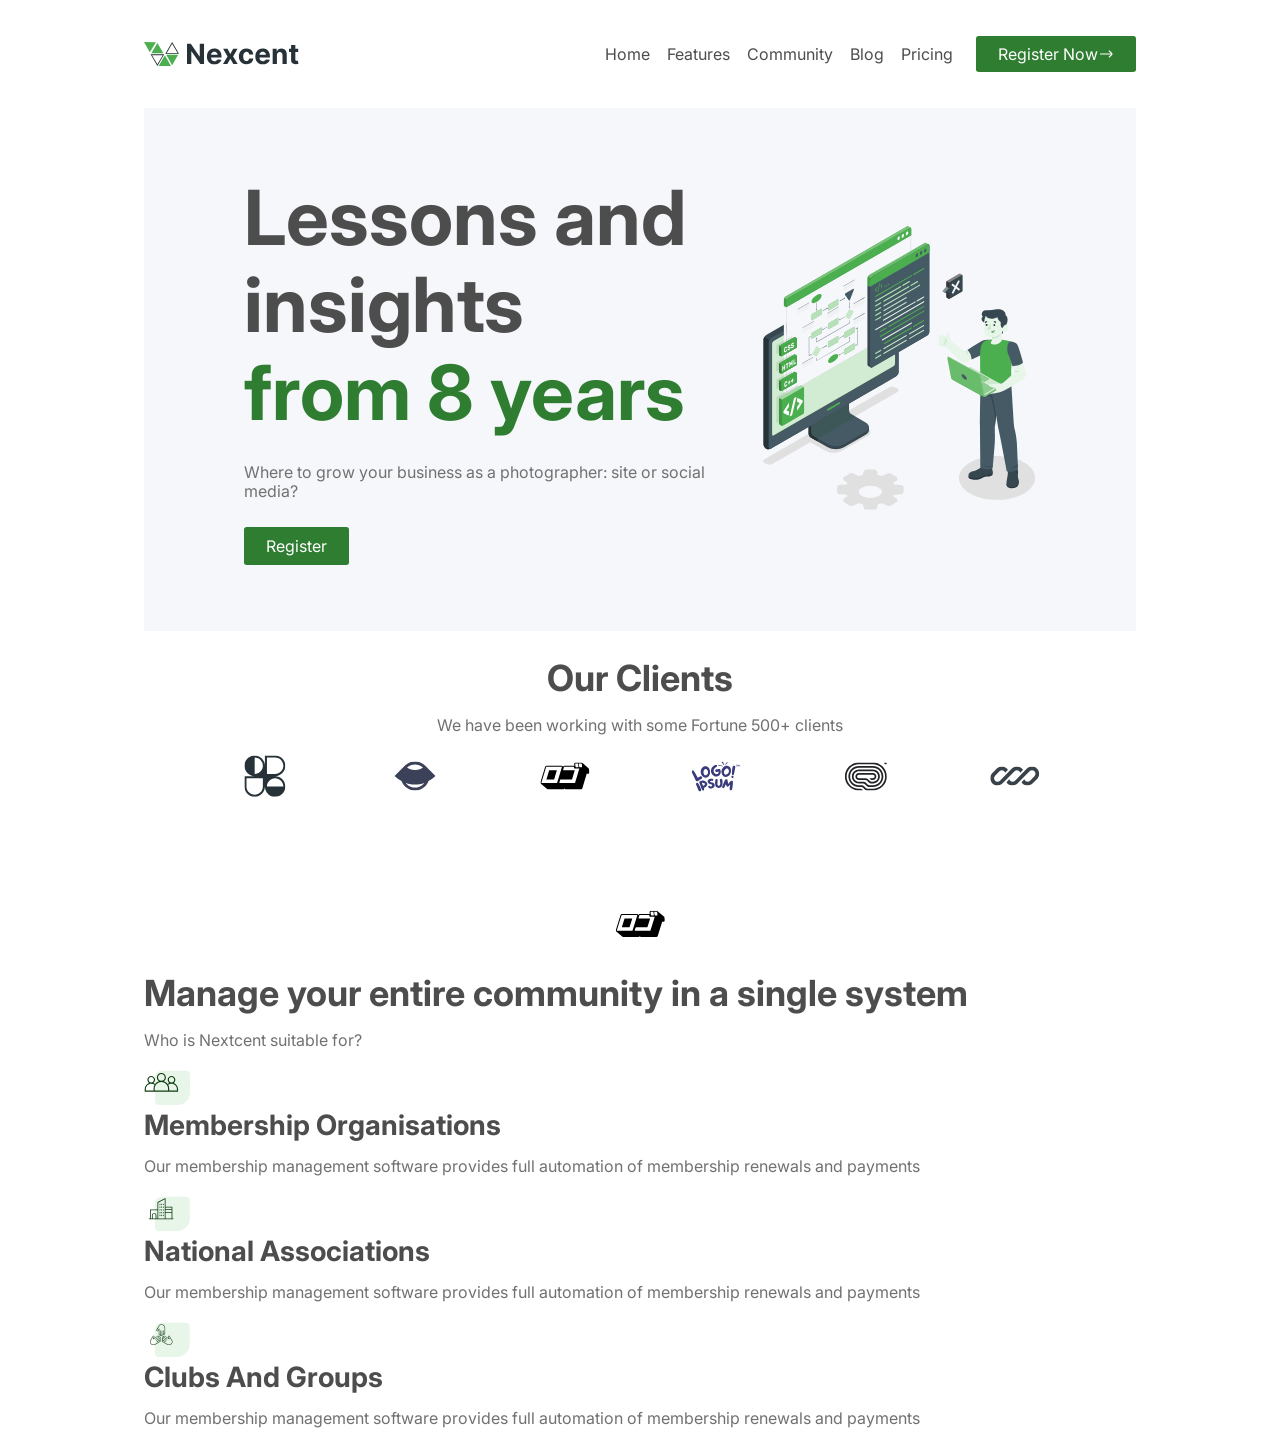
==== index.html @ 31e59f67 "clients" ====
<!DOCTYPE html>
<html lang="en">
  <head>
    <meta charset="UTF-8" />
    <meta name="viewport" content="width=device-width, initial-scale=1.0" />

    <!-- Fonts -->
    <!-- [INTER] -->
    <link rel="preconnect" href="https://fonts.googleapis.com" />
    <link rel="preconnect" href="https://fonts.gstatic.com" crossorigin />
    <link
      href="https://fonts.googleapis.com/css2?family=Inter:ital,opsz,wght@0,14..32,100..900;1,14..32,100..900&display=swap"
      rel="stylesheet"
    />

    <!-- CSS -->
    <link rel="stylesheet" href="./assets/styles/main.css" />
    <title>Nexcent</title>

    <!--  ICON -->
    <link rel="icon" href="./assets/media/icon/Icon.svg" />
  </head>

  <body>
    <!-- **** Header area *****  -->
    <header class="main-header">
      <a herf="#" class="logo main-header">
        <img src="./assets/media/img/Logo.svg" alt="Logo" />
      </a>

      <nav class="main-nav">
        <ul>
          <li><a href="#home">Home</a></li>
          <li><a href="#features">Features</a></li>
          <li><a href="#community">Community</a></li>
          <li><a href="#blog">Blog</a></li>
          <li><a href="#pricing">Pricing</a></li>
        </ul>
      </nav>

      <a herf="#" class="btn main-header">
        Register Now
        <div class="btn__icon-arrow">
          <svg
            width="16"
            height="16"
            viewBox="0 0 16 16"
            fill="none"
            xmlns="http://www.w3.org/2000/svg"
          >
            <path
              d="M11.2502 11.0002L13.7199 8.53045C14.0129 8.23755 14.0129 7.76266 13.7199 7.46976L11.2502 5.00003M13.5003 8.00011L2.5 8.00011"
              stroke="#ffffff"
              stroke-width="1.1"
              stroke-linecap="round"
            />
          </svg>
        </div>
      </a>
    </header>

    <!-- HERO IMAGE -->
    <main>
      <section class="hero">
        <div class="hero__content">
          <h1>
            Lessons and insights
            <h1>
              <span class="hero__content_primary_color">from 8 years</span>
            </h1>
          </h1>

          <p>
            Where to grow your business as a photographer: site or social media?
          </p>

          <a href="#" class="btn hero__content">Register</a>
        </div>

        <div class="image hero__content">
          <img
            src="./assets/media/img/Illustration.svg"
            alt="Hero Illustration"
          />
        </div>
      </section>

      <!-- CLIENTS -->
      <section class="clients">
        <div class="clients__content">
          <h3 class="clients__title">Our Clients</h3>
          <p class="clients__description">We have been working with some Fortune 500+ clients</p>

          <div class="clients-logos">
            <img
              class="clients-logo"
              src="./assets/media/icon/clients_logos/Logo.svg"
            />
            <img
              class="clients-logo"
              src="./assets/media/icon/clients_logos/Logo-1.svg"
            />
            <img
              class="clients-logo"
              src="./assets/media/icon/clients_logos/Logo-2.svg"
            />
            <img
              class="clients-logo"
              src="./assets/media/icon/clients_logos/Logo-3.svg"
            />
            <img
              class="clients-logo"
              src="./assets/media/icon/clients_logos/Logo-4.svg"
            />
            <img
              class="clients-logo"
              src="./assets/media/icon/clients_logos/Logo-5.svg"
            />
            <img
              class="clients-logo"
              src="./assets/media/icon/clients_logos/Logo-6.svg"
            />
          </div>
        </div>
      </section>

      <!-- Community -->
      <section calss="community">
        <div class="community__content"></div>
        <h3>Manage your entire community in a single system</h3>
        <p>Who is Nextcent suitable for?</p>

        <!-- Member -->
        <div class="membership">
          <div class="image community__content-membership">
          <img
            src="./assets/media/icon/community_logos/Icon.svg"
            alt="membership"
          />
          <h4>Membership Organisations</h4>
          <p>
            Our membership management software provides full automation of
            membership renewals and payments
          </p>
        </div>

        <!-- National -->
        <div class="national">
          <div class="image community__content-national">
          <img
            src="./assets/media/icon/community_logos/Icon-1.svg"
            alt="national"
          />
          <h4>National Associations</h4>
          <p>
            Our membership management software provides full automation of membership renewals and payments
          </p>
        </div>

        <!-- clubs -->
        <div class="clubs">
          <div class="image community__content-clubs">
          <img
            src="./assets/media/icon/community_logos/Icon-2.svg"
            alt="clubs"
          />
          <h4>Clubs And Groups</h4>
          <p>
            Our membership management software provides full automation of membership renewals and payments
          </p>
        </div>

      </section>
    </main>
  </body>
</html>
---- assets/styles/main.css ----
@import url('./modules/normalize.css');
@import url('./modules/fonts.css');
@import url('./modules/colors.css');
@import url('./modules/buttons.css');

/* Headre */
@import url('./sections/header.css');

/* Hero */
@import url('./sections/hero_section.css');

/* Clients */
@import url('./sections/clients.css');



/* * {
  box-sizing: border-box;
} */

@layer base {

  :root {
    /* Layaut */

    --body-layout-max-width: 1632px;
    --body--inline-padding: 144px;

  }


    html {
      font-family: var(--font-family-primary);
    }


    body  {
      background-color: var(--color-bg);
      max-width: var(--body-layout-max-width);
      padding-inline: var(--body--inline-padding);
      margin-inline: auto;
    }

    


    
    
    .conteiner {
      /* padding: 100px; */
      margin: 0 124px;
    }
    
    /* HOME */


    

  
}
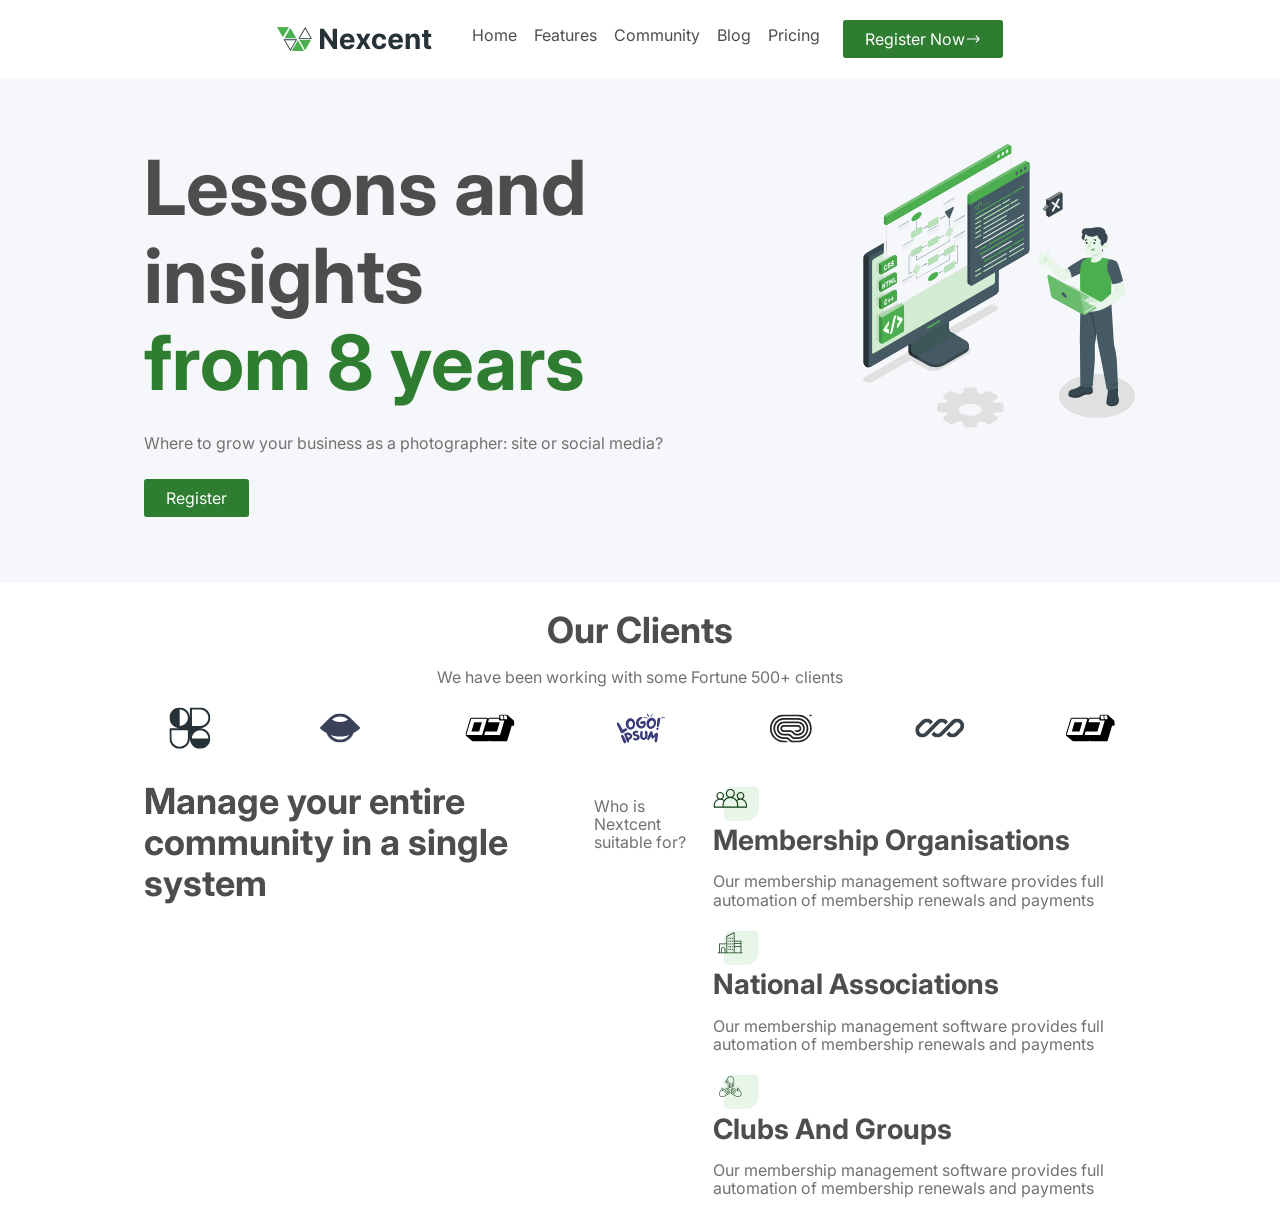
==== commit d769b798: "add backup" ====
--- a/index.html
+++ b/index.html
@@ -24,65 +24,71 @@
   <body>
     <!-- **** Header area *****  -->
     <header class="main-header">
-      <a herf="#" class="logo main-header">
-        <img src="./assets/media/img/Logo.svg" alt="Logo" />
-      </a>
+      <div class="container">
 
-      <nav class="main-nav">
-        <ul>
-          <li><a href="#home">Home</a></li>
-          <li><a href="#features">Features</a></li>
-          <li><a href="#community">Community</a></li>
-          <li><a href="#blog">Blog</a></li>
-          <li><a href="#pricing">Pricing</a></li>
-        </ul>
-      </nav>
+        <a href="#" class="logo main-header">
+          <img src="./assets/media/img/Logo.svg" alt="Nexcent Logo" />
+        </a>
 
-      <a herf="#" class="btn main-header">
-        Register Now
-        <div class="btn__icon-arrow">
-          <svg
-            width="16"
-            height="16"
-            viewBox="0 0 16 16"
-            fill="none"
-            xmlns="http://www.w3.org/2000/svg"
-          >
-            <path
-              d="M11.2502 11.0002L13.7199 8.53045C14.0129 8.23755 14.0129 7.76266 13.7199 7.46976L11.2502 5.00003M13.5003 8.00011L2.5 8.00011"
-              stroke="#ffffff"
-              stroke-width="1.1"
-              stroke-linecap="round"
-            />
-          </svg>
-        </div>
-      </a>
+        <nav class="main-nav">
+          <ul>
+            <li><a href="#home">Home</a></li>
+            <li><a href="#features">Features</a></li>
+            <li><a href="#community">Community</a></li>
+            <li><a href="#blog">Blog</a></li>
+            <li><a href="#pricing">Pricing</a></li>
+          </ul>
+        </nav>
+
+        <a href="#" class="btn main-header">
+          Register Now
+          <div class="btn__icon-arrow">
+            <svg
+              width="16"
+              height="16"
+              viewBox="0 0 16 16"
+              fill="none"
+              xmlns="http://www.w3.org/2000/svg"
+            >
+              <path
+                d="M11.2502 11.0002L13.7199 8.53045C14.0129 8.23755 14.0129 7.76266 13.7199 7.46976L11.2502 5.00003M13.5003 8.00011L2.5 8.00011"
+                stroke="#ffffff"
+                stroke-width="1.1"
+                stroke-linecap="round"
+              />
+            </svg>
+          </div>
+        </a>
+
+      </div>
     </header>
 
-    <!-- HERO IMAGE -->
     <main>
+      <!-- HERO IMAGE -->
       <section class="hero">
-        <div class="hero__content">
-          <h1>
-            Lessons and insights
+        <div class="container">
+            <div class="hero__content">
             <h1>
-              <span class="hero__content_primary_color">from 8 years</span>
+              Lessons and insights
+              <h1>
+                <span class="hero__content_primary_color">from 8 years</span>
+              </h1>
             </h1>
-          </h1>
 
-          <p>
-            Where to grow your business as a photographer: site or social media?
-          </p>
+            <p>
+              Where to grow your business as a photographer: site or social media?
+            </p>
 
-          <a href="#" class="btn hero__content">Register</a>
-        </div>
+            <a href="#" class="btn hero__content">Register</a>
+          </div>
 
-        <div class="image hero__content">
-          <img
-            src="./assets/media/img/Illustration.svg"
-            alt="Hero Illustration"
-          />
-        </div>
+          <div class="image hero__content">
+            <img
+              src="./assets/media/img/Illustration.svg"
+              alt="Hero Illustration"
+            />
+          </div>
+        </div>        
       </section>
 
       <!-- CLIENTS -->
@@ -126,50 +132,52 @@
 
       <!-- Community -->
       <section calss="community">
-        <div class="community__content"></div>
-        <h3>Manage your entire community in a single system</h3>
-        <p>Who is Nextcent suitable for?</p>
+        <div class="container">
+          <h3>Manage your entire community in a single system</h3>
+          <p>Who is Nextcent suitable for?</p>
+          <div class="community__content">
+            <!-- Member -->
+            <div class="membership">
+              <div class="image community__content-membership">
+              <img
+                src="./assets/media/icon/community_logos/Icon.svg"
+                alt="membership"
+              />
+              <h4>Membership Organisations</h4>
+              <p>
+                Our membership management software provides full automation of
+                membership renewals and payments
+              </p>
+            </div>
 
-        <!-- Member -->
-        <div class="membership">
-          <div class="image community__content-membership">
-          <img
-            src="./assets/media/icon/community_logos/Icon.svg"
-            alt="membership"
-          />
-          <h4>Membership Organisations</h4>
-          <p>
-            Our membership management software provides full automation of
-            membership renewals and payments
-          </p>
+            <!-- National -->
+            <div class="national">
+              <div class="image community__content-national">
+              <img
+                src="./assets/media/icon/community_logos/Icon-1.svg"
+                alt="national"
+              />
+              <h4>National Associations</h4>
+              <p>
+                Our membership management software provides full automation of membership renewals and payments
+              </p>
+            </div>
+
+            <!-- clubs -->
+            <div class="clubs">
+              <div class="image community__content-clubs">
+              <img
+                src="./assets/media/icon/community_logos/Icon-2.svg"
+                alt="clubs"
+              />
+              <h4>Clubs And Groups</h4>
+              <p>
+                Our membership management software provides full automation of membership renewals and payments
+              </p>
+            </div>
+          </div>
+          
         </div>
-
-        <!-- National -->
-        <div class="national">
-          <div class="image community__content-national">
-          <img
-            src="./assets/media/icon/community_logos/Icon-1.svg"
-            alt="national"
-          />
-          <h4>National Associations</h4>
-          <p>
-            Our membership management software provides full automation of membership renewals and payments
-          </p>
-        </div>
-
-        <!-- clubs -->
-        <div class="clubs">
-          <div class="image community__content-clubs">
-          <img
-            src="./assets/media/icon/community_logos/Icon-2.svg"
-            alt="clubs"
-          />
-          <h4>Clubs And Groups</h4>
-          <p>
-            Our membership management software provides full automation of membership renewals and payments
-          </p>
-        </div>
-
       </section>
     </main>
   </body>
--- a/assets/styles/main.css
+++ b/assets/styles/main.css
@@ -12,7 +12,8 @@
 /* Clients */
 @import url('./sections/clients.css');
 
-
+/* Comunity */
+@import url('./sections/comunity.css');
 
 /* * {
   box-sizing: border-box;
@@ -26,29 +27,33 @@
     --body-layout-max-width: 1632px;
     --body--inline-padding: 144px;
 
-  }
+    }
 
+  
 
     html {
       font-family: var(--font-family-primary);
     }
 
 
+
     body  {
-      background-color: var(--color-bg);
-      max-width: var(--body-layout-max-width);
-      padding-inline: var(--body--inline-padding);
-      margin-inline: auto;
+      background-color: var(--color-bg);      
     }
 
     
 
+    .container {
+      --body-layout-max-width: 1632px;
+      --body--inline-padding: 144px;
 
-    
-    
-    .conteiner {
-      /* padding: 100px; */
-      margin: 0 124px;
+      display: flex;
+      max-width: var(--body-layout-max-width);
+      padding-inline: var(--body--inline-padding);
+      margin: 0 auto;
+      /* width: 100%; */
+
+
     }
     
     /* HOME */
@@ -57,4 +62,4 @@
     
 
   
-}+}
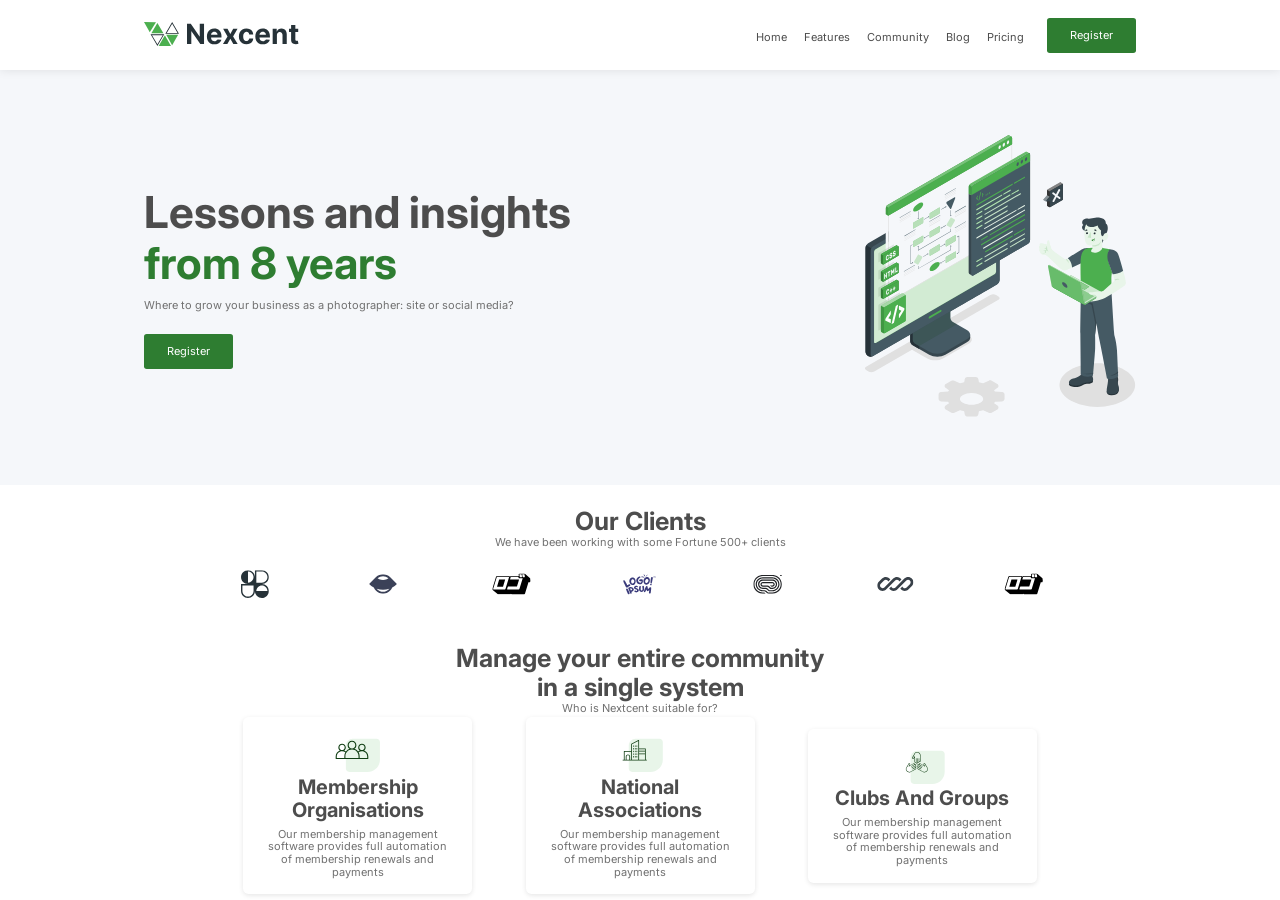
==== commit b3b785ab: "community" ====
--- a/index.html
+++ b/index.html
@@ -22,161 +22,129 @@
   </head>
 
   <body>
-    <!-- **** Header area *****  -->
-    <header class="main-header">
-      <div class="container">
+    <!-- Header -->
 
-        <a href="#" class="logo main-header">
-          <img src="./assets/media/img/Logo.svg" alt="Nexcent Logo" />
-        </a>
+    <header class="container main-header">
+      <div class="main-header__logo-img">
+        <img src="./assets/media/img/Logo.svg" alt="Nexcent" />
+      </div>
 
-        <nav class="main-nav">
-          <ul>
-            <li><a href="#home">Home</a></li>
-            <li><a href="#features">Features</a></li>
-            <li><a href="#community">Community</a></li>
-            <li><a href="#blog">Blog</a></li>
-            <li><a href="#pricing">Pricing</a></li>
-          </ul>
-        </nav>
+      <nav class="main-header__nav">
+        <ul>
+          <li><a href="#home">Home</a></li>
+          <li><a href="#features">Features</a></li>
+          <li><a href="#community">Community</a></li>
+          <li><a href="#blog">Blog</a></li>
+          <li><a href="#pricing">Pricing</a></li>
+        </ul>
+      </nav>
 
-        <a href="#" class="btn main-header">
-          Register Now
-          <div class="btn__icon-arrow">
-            <svg
-              width="16"
-              height="16"
-              viewBox="0 0 16 16"
-              fill="none"
-              xmlns="http://www.w3.org/2000/svg"
-            >
-              <path
-                d="M11.2502 11.0002L13.7199 8.53045C14.0129 8.23755 14.0129 7.76266 13.7199 7.46976L11.2502 5.00003M13.5003 8.00011L2.5 8.00011"
-                stroke="#ffffff"
-                stroke-width="1.1"
-                stroke-linecap="round"
-              />
-            </svg>
-          </div>
-        </a>
-
-      </div>
+      <a href="#" class="btn">Register</a>
     </header>
 
+    <!-- Hero -->
     <main>
-      <!-- HERO IMAGE -->
       <section class="hero">
-        <div class="container">
-            <div class="hero__content">
-            <h1>
+        <div class="container hero-container">
+          <div class="hero-container__content">
+            <h2>
               Lessons and insights
-              <h1>
-                <span class="hero__content_primary_color">from 8 years</span>
-              </h1>
-            </h1>
-
+              <span class="hero-content__primary_color">from 8 years</span>
+            </h2>
             <p>
-              Where to grow your business as a photographer: site or social media?
+              Where to grow your business as a photographer: site or social
+              media?
             </p>
 
-            <a href="#" class="btn hero__content">Register</a>
+            <a href="#" class="btn">Register</a>
           </div>
-
-          <div class="image hero__content">
+          <div class="image">
             <img
               src="./assets/media/img/Illustration.svg"
               alt="Hero Illustration"
             />
           </div>
-        </div>        
+        </div>
       </section>
 
-      <!-- CLIENTS -->
-      <section class="clients">
-        <div class="clients__content">
-          <h3 class="clients__title">Our Clients</h3>
-          <p class="clients__description">We have been working with some Fortune 500+ clients</p>
-
-          <div class="clients-logos">
+      <!-- Clents -->
+      <section class="container section clients">
+        <div class="clients-content">
+          <div class="clients-content__text">
+            <h3>Our Clients</h3>
+            <p>We have been working with some Fortune 500+ clients</p>
+          </div>
+          <div class="image-clients-logos">
             <img
-              class="clients-logo"
-              src="./assets/media/icon/clients_logos/Logo.svg"
-            />
-            <img
-              class="clients-logo"
-              src="./assets/media/icon/clients_logos/Logo-1.svg"
-            />
-            <img
-              class="clients-logo"
-              src="./assets/media/icon/clients_logos/Logo-2.svg"
-            />
-            <img
-              class="clients-logo"
-              src="./assets/media/icon/clients_logos/Logo-3.svg"
-            />
-            <img
-              class="clients-logo"
-              src="./assets/media/icon/clients_logos/Logo-4.svg"
-            />
-            <img
-              class="clients-logo"
-              src="./assets/media/icon/clients_logos/Logo-5.svg"
-            />
-            <img
-              class="clients-logo"
-              src="./assets/media/icon/clients_logos/Logo-6.svg"
+              src="./assets/media/icon/Clients-logos.svg"
+              alt="clients-logos"
             />
           </div>
         </div>
       </section>
 
       <!-- Community -->
-      <section calss="community">
-        <div class="container">
-          <h3>Manage your entire community in a single system</h3>
-          <p>Who is Nextcent suitable for?</p>
-          <div class="community__content">
-            <!-- Member -->
-            <div class="membership">
-              <div class="image community__content-membership">
-              <img
-                src="./assets/media/icon/community_logos/Icon.svg"
-                alt="membership"
-              />
-              <h4>Membership Organisations</h4>
-              <p>
-                Our membership management software provides full automation of
-                membership renewals and payments
-              </p>
+      <section class="container section comunity">
+        <div class="comunity-content">
+          <div class="comunity-content__text">
+            <h3>Manage your entire community in a single system</h3>
+            <p>Who is Nextcent suitable for?</p>
+          </div>
+          <div class="frames">
+            <!-- Membership Organisations -->
+
+            <div class="frame membership-organisations">
+              <div class="member">
+                <img
+                  src="./assets/media/icon/community_logos/Icon.svg"
+                  alt="membership-organisations"
+                />
+
+                <h4>Membership Organisations</h4>
+              </div>
+              <div class="description">
+                <p>
+                  Our membership management software provides full automation of
+                  membership renewals and payments
+                </p>
+              </div>
             </div>
 
-            <!-- National -->
-            <div class="national">
-              <div class="image community__content-national">
-              <img
-                src="./assets/media/icon/community_logos/Icon-1.svg"
-                alt="national"
-              />
-              <h4>National Associations</h4>
-              <p>
-                Our membership management software provides full automation of membership renewals and payments
-              </p>
+            <!-- National Associations -->
+            <div class="frame national-associations">
+              <div class="member">
+                <img
+                  src="./assets/media/icon/community_logos/Icon-1.svg"
+                  alt="National Associations"
+                />
+                <h4>National Associations</h4>
+              </div>
+              <div class="description">
+                <p>
+                  Our membership management software provides full automation of
+                  membership renewals and payments
+                </p>
+              </div>
             </div>
 
-            <!-- clubs -->
-            <div class="clubs">
-              <div class="image community__content-clubs">
-              <img
-                src="./assets/media/icon/community_logos/Icon-2.svg"
-                alt="clubs"
-              />
-              <h4>Clubs And Groups</h4>
-              <p>
-                Our membership management software provides full automation of membership renewals and payments
-              </p>
+            <!-- Clubs And Groups -->
+            <div class="frame clubs-and-groups">
+              <div class="member">
+                <img
+                  src="./assets/media/icon/community_logos/Icon-2.svg"
+                  alt="Clubs And Groups"
+                />
+                <h4>Clubs And Groups</h4>
+              </div>
+              <div class="description">
+                <p>
+                  Our membership management software provides full automation of
+                  membership renewals and payments
+                </p>
+              </div>
             </div>
+            <!-- end frame -->
           </div>
-          
         </div>
       </section>
     </main>
--- a/assets/styles/main.css
+++ b/assets/styles/main.css
@@ -51,15 +51,16 @@
       max-width: var(--body-layout-max-width);
       padding-inline: var(--body--inline-padding);
       margin: 0 auto;
-      /* width: 100%; */
+    }
 
 
+
+    .section {
+      margin-top: 22px;
+      flex-direction: column;
+
+      /* background-color: #000; */
+
     }
-    
-    /* HOME */
 
-
-    
-
-  
 }
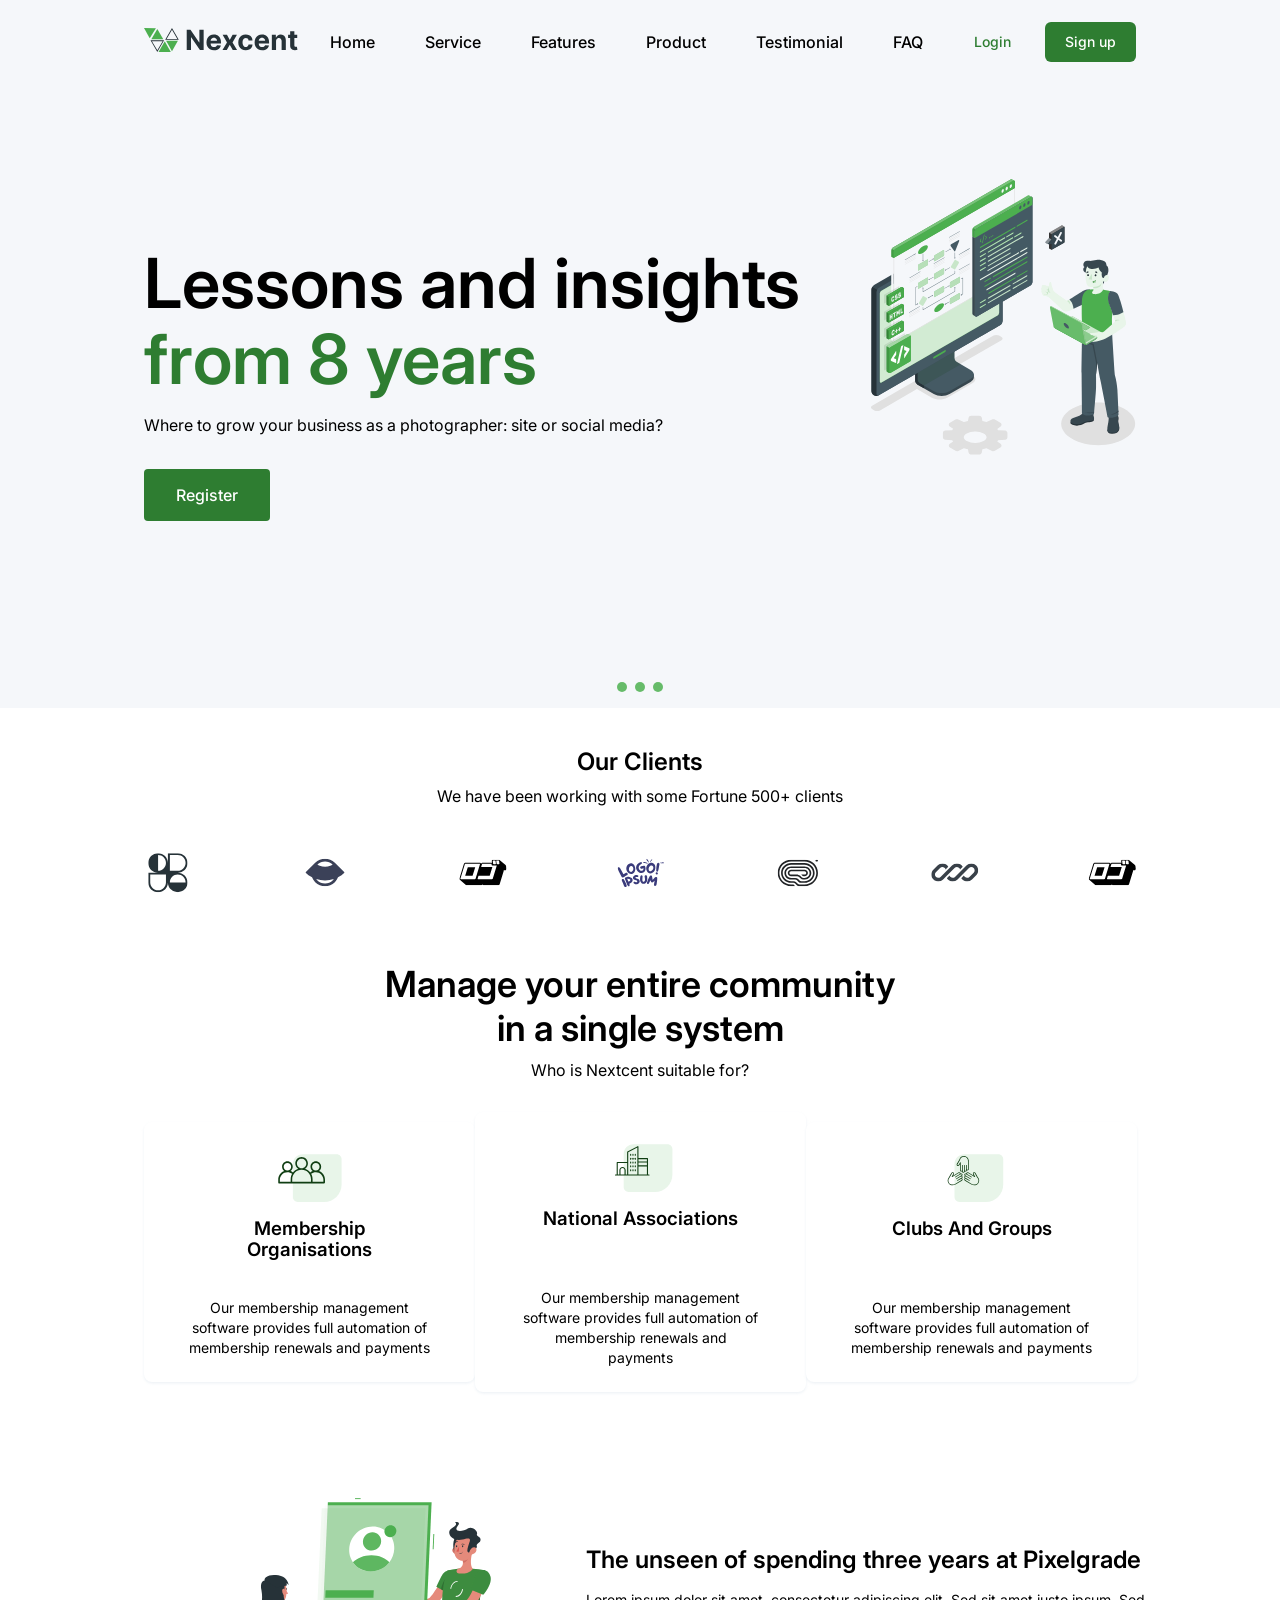
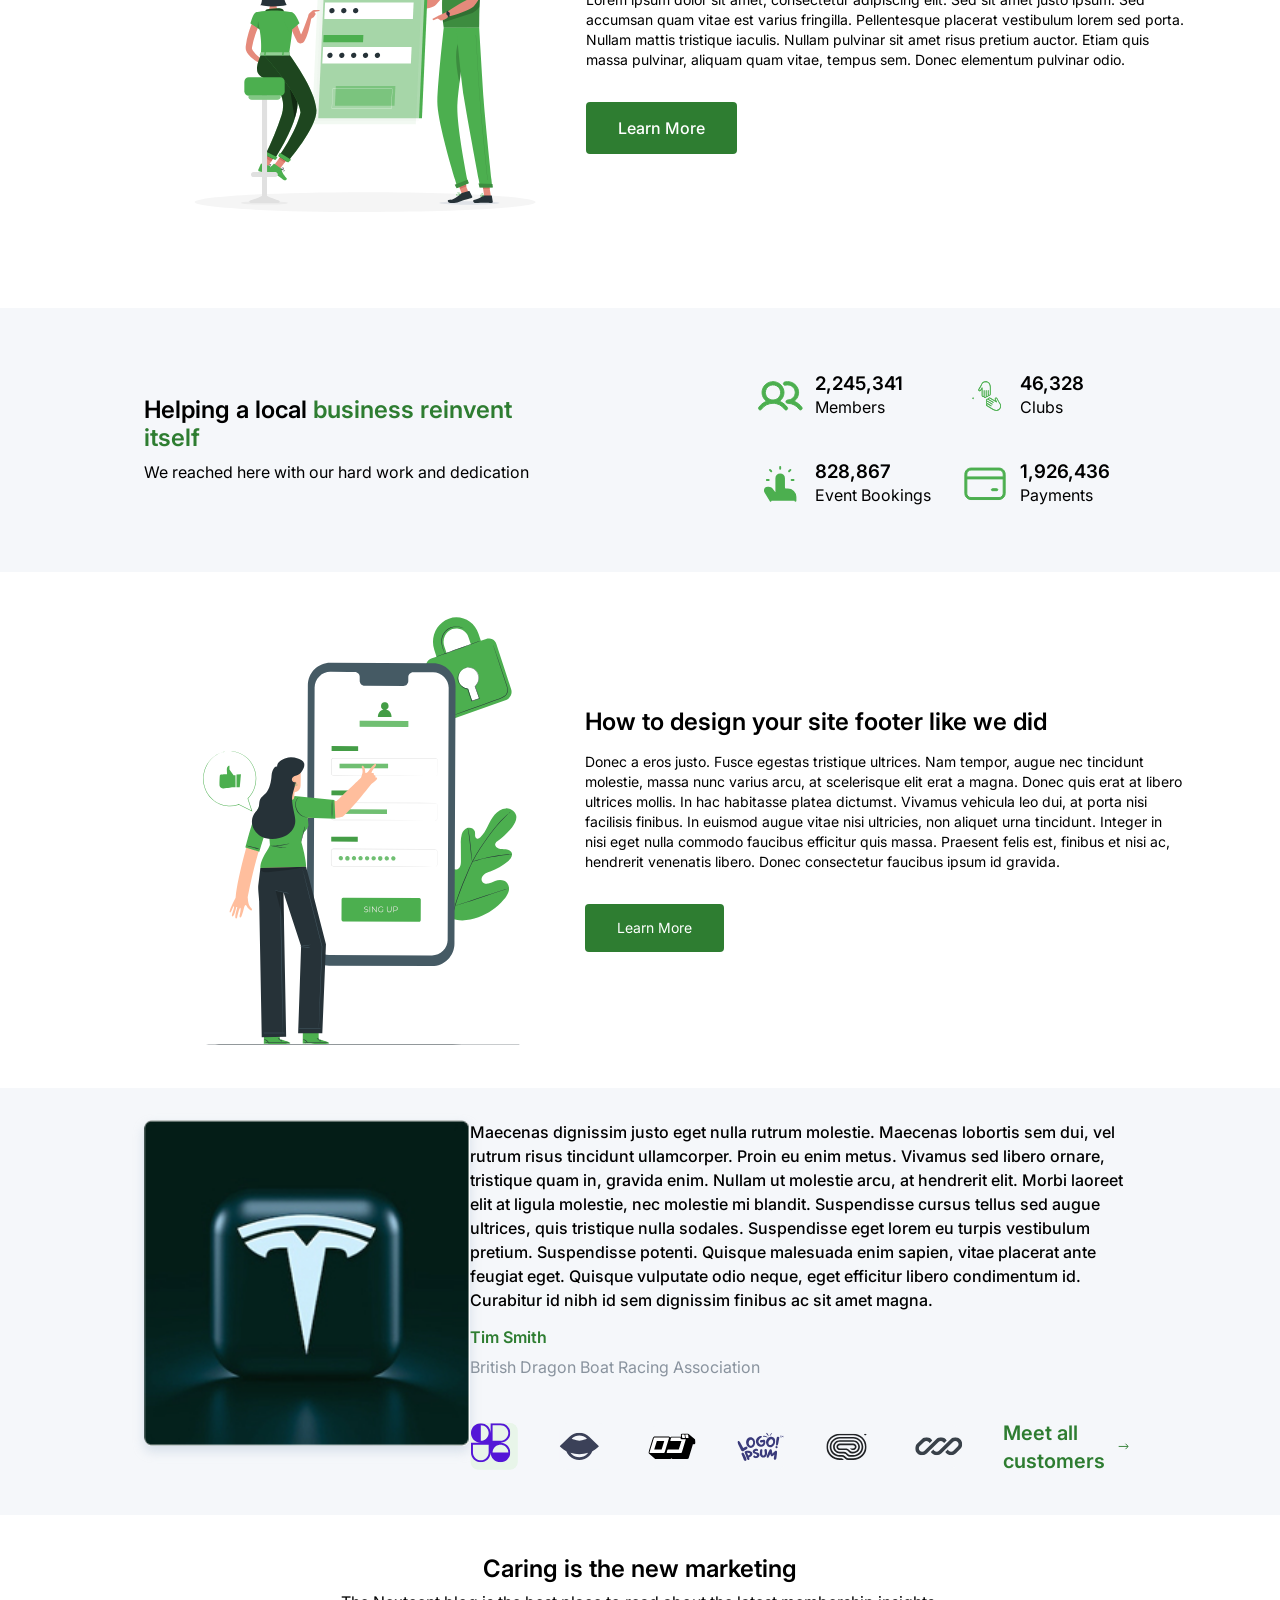
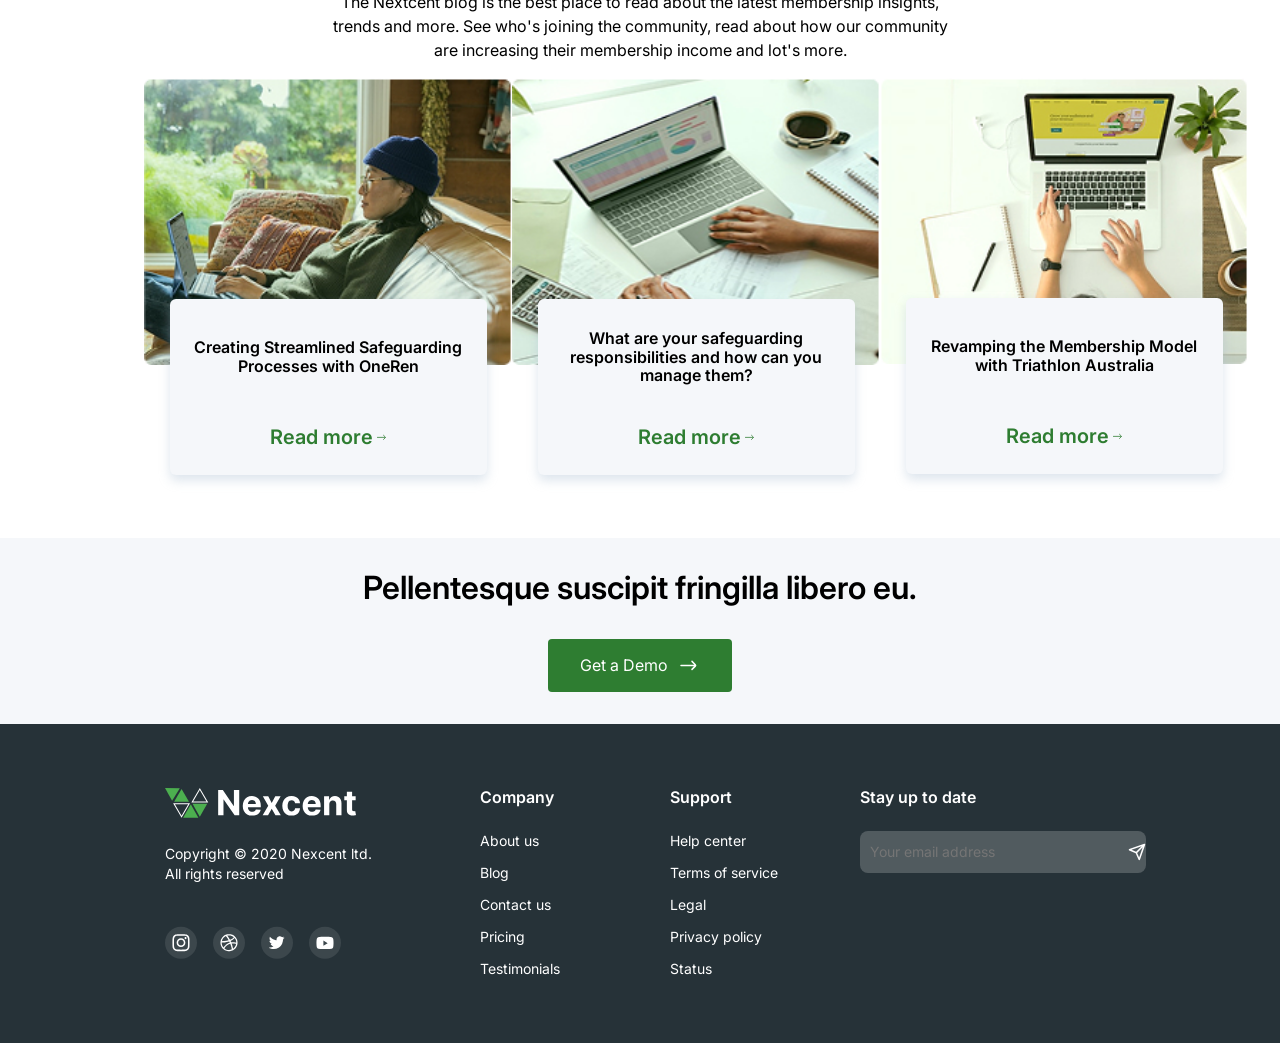
==== commit 2a054350: "update" ====
--- a/index.html
+++ b/index.html
@@ -24,39 +24,61 @@
   <body>
     <!-- Header -->
 
-    <header class="container main-header">
-      <div class="main-header__logo-img">
-        <img src="./assets/media/img/Logo.svg" alt="Nexcent" />
+    <header class="container header">
+      <div class="header__logo">
+        <a href="/"
+          ><img
+            src="./assets/media/img/Logo-black.svg"
+            alt="Nexcent"
+            class="header__logo-img"
+        /></a>
       </div>
 
-      <nav class="main-header__nav">
-        <ul>
-          <li><a href="#home">Home</a></li>
-          <li><a href="#features">Features</a></li>
-          <li><a href="#community">Community</a></li>
-          <li><a href="#blog">Blog</a></li>
-          <li><a href="#pricing">Pricing</a></li>
+      <nav class="header__nav">
+        <ul class="header__nav-list bd-rg-md-2">
+          <li class="header__nav-item">
+            <a href="#home" class="header__nav-link">Home</a>
+          </li>
+          <li class="header__nav-item">
+            <a href="#Service" class="header__nav-link">Service</a>
+          </li>
+          <li class="header__nav-item">
+            <a href="#features" class="header__nav-link">Features</a>
+          </li>
+          <li class="header__nav-item">
+            <a href="#product" class="header__nav-link">Product</a>
+          </li>
+          <li class="header__nav-item">
+            <a href="#testimonial" class="header__nav-link">Testimonial</a>
+          </li>
+          <li class="header__nav-item">
+            <a href="#FAQ" class="header__nav-link">FAQ</a>
+          </li>
         </ul>
       </nav>
 
-      <a href="#" class="btn">Register</a>
+      <div class="header__login bd-rg-md-3">
+        <a href="#" class="btn btn--login">Login</a>
+        <a href="#" class="btn btn--signup">Sign up</a>
+      </div>
     </header>
 
-    <!-- Hero -->
     <main>
-      <section class="hero">
-        <div class="container hero-container">
+      <!-- Hero -->
+      <section class="container hero">
+        <div class="hero-container">
           <div class="hero-container__content">
-            <h2>
-              Lessons and insights
-              <span class="hero-content__primary_color">from 8 years</span>
-            </h2>
-            <p>
-              Where to grow your business as a photographer: site or social
-              media?
-            </p>
-
-            <a href="#" class="btn">Register</a>
+            <div class="hero-container__content-text">
+              <h1 class="h1">
+                Lessons and insights
+                <span class="primary-color">from 8 years</span>
+              </h1>
+              <p class="bd-rg-2">
+                Where to grow your business as a photographer: site or social
+                media?
+              </p>
+            </div>
+            <a href="#" class="btn btn--register bd-rg-md-2">Register</a>
           </div>
           <div class="image">
             <img
@@ -65,88 +87,563 @@
             />
           </div>
         </div>
+        <!-- Dots -->
+        <div class="hero__dots">
+          <span class="dot"></span>
+          <span class="dot"></span>
+          <span class="dot"></span>
+        </div>
       </section>
 
       <!-- Clents -->
-      <section class="container section clients">
+      <section class="container clients">
         <div class="clients-content">
           <div class="clients-content__text">
-            <h3>Our Clients</h3>
-            <p>We have been working with some Fortune 500+ clients</p>
-          </div>
-          <div class="image-clients-logos">
-            <img
-              src="./assets/media/icon/Clients-logos.svg"
-              alt="clients-logos"
+            <h2>Our Clients</h2>
+            <p class="bd-rg-2">
+              We have been working with some Fortune 500+ clients
+            </p>
+          </div>
+          <div class="clients-content__logos">
+            <img
+              src="/assets/media/icon/clients_logos/Logo.svg"
+              class="clients-content__img"
+              alt=""
+            />
+            <img
+              src="/assets/media/icon/clients_logos/Logo-1.svg"
+              class="clients-content__img"
+              alt=""
+            />
+            <img
+              src="/assets/media/icon/clients_logos/Logo-2.svg"
+              class="clients-content__img"
+              alt=""
+            />
+            <img
+              src="/assets/media/icon/clients_logos/Logo-3.svg"
+              class="clients-content__img"
+              alt=""
+            />
+            <img
+              src="/assets/media/icon/clients_logos/Logo-4.svg"
+              class="clients-content__img"
+              alt=""
+            />
+            <img
+              src="/assets/media/icon/clients_logos/Logo-5.svg"
+              class="clients-content__img"
+              alt=""
+            />
+            <img
+              src="/assets/media/icon/clients_logos/Logo-6.svg"
+              class="clients-content__img"
+              alt=""
             />
           </div>
         </div>
       </section>
 
       <!-- Community -->
-      <section class="container section comunity">
-        <div class="comunity-content">
-          <div class="comunity-content__text">
-            <h3>Manage your entire community in a single system</h3>
-            <p>Who is Nextcent suitable for?</p>
-          </div>
-          <div class="frames">
-            <!-- Membership Organisations -->
-
-            <div class="frame membership-organisations">
-              <div class="member">
-                <img
-                  src="./assets/media/icon/community_logos/Icon.svg"
-                  alt="membership-organisations"
-                />
-
-                <h4>Membership Organisations</h4>
-              </div>
-              <div class="description">
-                <p>
-                  Our membership management software provides full automation of
-                  membership renewals and payments
+      <section class="container community">
+        <div class="community__text">
+          <div class="community__text-header">
+            <h2 class="h2">Manage your entire community in a single system</h2>
+            <p class="bd-rg-2">Who is Nextcent suitable for?</p>
+          </div>
+        </div>
+
+        <div class="frames">
+          <!-- Membership Organisations -->
+
+          <div class="frame">
+            <div class="member">
+              <img
+                src="./assets/media/icon/community_logos/Icon.svg"
+                alt="membership-organisations"
+                class="member__img"
+              />
+
+              <h3 class="member__header">Membership Organisations</h3>
+            </div>
+            <div class="member__description">
+              <p class="bd-rg-3">
+                Our membership management software provides full automation of
+                membership renewals and payments
+              </p>
+            </div>
+          </div>
+
+          <!-- National Associations -->
+          <div class="frame">
+            <div class="member">
+              <img
+                src="./assets/media/icon/community_logos/Icon-1.svg"
+                alt="National Associations"
+                class="member__img"
+              />
+              <h3 class="member__header">National Associations</h3>
+            </div>
+            <div class="member__description center">
+              <p class="bd-rg-3">
+                Our membership management software provides full automation of
+                membership renewals and payments
+              </p>
+            </div>
+          </div>
+
+          <!-- Clubs And Groups -->
+          <div class="frame">
+            <div class="member">
+              <img
+                src="./assets/media/icon/community_logos/Icon-2.svg"
+                alt="Clubs And Groups"
+                class="member__img"
+              />
+              <h3 class="member__header">Clubs And Groups</h3>
+            </div>
+            <div class="member__description">
+              <p class="bd-rg-3">
+                Our membership management software provides full automation of
+                membership renewals and payments
+              </p>
+            </div>
+          </div>
+          <!-- end frame -->
+        </div>
+      </section>
+
+      <!-- Body -->
+      <section class="container unlock">
+        <div class="unlock-img">
+          <img
+            src="/assets/media/img/mobile-login-rafiki.svg"
+            alt="The unseen of spending three years at Pixelgrade"
+          />
+        </div>
+
+        <div class="unlock__frame">
+          <div class="unlock__frame-text">
+            <h2>The unseen of spending three years at Pixelgrade</h2>
+            <p class="bd-rg-3">
+              Lorem ipsum dolor sit amet, consectetur adipiscing elit. Sed sit
+              amet justo ipsum. Sed accumsan quam vitae est varius fringilla.
+              Pellentesque placerat vestibulum lorem sed porta. Nullam mattis
+              tristique iaculis. Nullam pulvinar sit amet risus pretium auctor.
+              Etiam quis massa pulvinar, aliquam quam vitae, tempus sem. Donec
+              elementum pulvinar odio.
+            </p>
+          </div>
+          <a href="" class="btn btn--learn-more bd-rg-md-2">Learn More</a>
+        </div>
+      </section>
+
+      <!-- Achievements -->
+      <section class="container achievements">
+        <div class="container achievements-container">
+          <div class="achievements-text">
+            <div class="achievements-text__heading">
+              <h2>
+                Helping a local
+                <span class="primary-color">business reinvent itself</span>
+              </h2>
+            </div>
+
+            <p class="bd-rg-2">
+              We reached here with our hard work and dedication
+            </p>
+          </div>
+
+          <!-- counts -->
+          <div class="counts">
+            <div class="count-item">
+              <img
+                src="./assets/media/icon/achivmets/Members.svg"
+                alt="members"
+                class="count-item__img"
+              />
+              <div>
+                <h3>2,245,341</h3>
+                <p class="bd-rg-2">Members</p>
+              </div>
+            </div>
+
+            <div class="count-item">
+              <img
+                src="./assets/media/icon/achivmets/Clubs.svg"
+                alt="clubs"
+                class="count-item__img"
+              />
+              <div>
+                <h3>46,328</h3>
+                <p class="bd-rg-2">Clubs</p>
+              </div>
+            </div>
+
+            <div class="count-item">
+              <img
+                src="./assets/media/icon/achivmets/Event.svg"
+                alt="event booking"
+                class="count-item__img"
+              />
+              <div>
+                <h3>828,867</h3>
+                <p class="bd-rg-2">Event Bookings</p>
+              </div>
+            </div>
+
+            <div class="count-item">
+              <img
+                src="./assets/media/icon/achivmets/Payments.svg"
+                alt="payments"
+                class="count-item__img"
+              />
+              <div>
+                <h3>1,926,436</h3>
+                <p class="bd-rg-2">Payments</p>
+              </div>
+            </div>
+          </div>
+        </div>
+      </section>
+
+      <!-- Calender -->
+      <section class="container calender">
+        <div class="calender-img">
+          <img
+            src="/assets/media/img/pana.svg"
+            alt="The unseen of spending three years at Pixelgrade"
+          />
+        </div>
+
+        <div class="calender__frame">
+          <div class="calender__frame-text">
+            <h2>How to design your site footer like we did</h2>
+            <p class="bd-rg-3">
+              Donec a eros justo. Fusce egestas tristique ultrices. Nam tempor,
+              augue nec tincidunt molestie, massa nunc varius arcu, at
+              scelerisque elit erat a magna. Donec quis erat at libero ultrices
+              mollis. In hac habitasse platea dictumst. Vivamus vehicula leo
+              dui, at porta nisi facilisis finibus. In euismod augue vitae nisi
+              ultricies, non aliquet urna tincidunt. Integer in nisi eget nulla
+              commodo faucibus efficitur quis massa. Praesent felis est, finibus
+              et nisi ac, hendrerit venenatis libero. Donec consectetur faucibus
+              ipsum id gravida.
+            </p>
+          </div>
+          <!-- <div class="btn">Learn More</div> -->
+          <a href="" class="btn btn--learn-more bd-rg-3">Learn More</a>
+        </div>
+      </section>
+
+      <!-- Customers -->
+      <section class="container customers">
+        <div class="container customers-container">
+          <div class="customer-image">
+            <img src="/assets/media/img/customers.jpg" alt="customers" />
+          </div>
+
+          <div class="frame-content">
+            <div class="customers-content">
+              <p class="bd-rg-md-2">
+                Maecenas dignissim justo eget nulla rutrum molestie. Maecenas
+                lobortis sem dui, vel rutrum risus tincidunt ullamcorper. Proin
+                eu enim metus. Vivamus sed libero ornare, tristique quam in,
+                gravida enim. Nullam ut molestie arcu, at hendrerit elit. Morbi
+                laoreet elit at ligula molestie, nec molestie mi blandit.
+                Suspendisse cursus tellus sed augue ultrices, quis tristique
+                nulla sodales. Suspendisse eget lorem eu turpis vestibulum
+                pretium. Suspendisse potenti. Quisque malesuada enim sapien,
+                vitae placerat ante feugiat eget. Quisque vulputate odio neque,
+                eget efficitur libero condimentum id. Curabitur id nibh id sem
+                dignissim finibus ac sit amet magna.
+              </p>
+              <div class="customers-info">
+                <h4><span class="primary-color">Tim Smith</span></h4>
+                <p class="customer-role bd-rg-2">
+                  British Dragon Boat Racing Association
                 </p>
               </div>
             </div>
-
-            <!-- National Associations -->
-            <div class="frame national-associations">
-              <div class="member">
-                <img
-                  src="./assets/media/icon/community_logos/Icon-1.svg"
-                  alt="National Associations"
-                />
-                <h4>National Associations</h4>
-              </div>
-              <div class="description">
-                <p>
-                  Our membership management software provides full automation of
-                  membership renewals and payments
-                </p>
-              </div>
-            </div>
-
-            <!-- Clubs And Groups -->
-            <div class="frame clubs-and-groups">
-              <div class="member">
-                <img
-                  src="./assets/media/icon/community_logos/Icon-2.svg"
-                  alt="Clubs And Groups"
-                />
-                <h4>Clubs And Groups</h4>
-              </div>
-              <div class="description">
-                <p>
-                  Our membership management software provides full automation of
-                  membership renewals and payments
-                </p>
-              </div>
-            </div>
-            <!-- end frame -->
+            <div class="customer-logos">
+              <div class="logos-grid">
+                <img src="/assets/media/icon/customers/Logo.svg" alt="" />
+                <img src="/assets/media/icon/customers/Logo-1.svg" alt="" />
+                <img src="/assets/media/icon/customers/Logo-2.svg" alt="" />
+                <img src="/assets/media/icon/customers/Logo-3.svg" alt="" />
+                <img src="/assets/media/icon/customers/Logo-4.svg" alt="" />
+                <img src="/assets/media/icon/customers/Logo-5.svg" alt="" />
+              </div>
+              <a href="#" class="btn btn--tertiary h4"
+                >Meet all customers
+                <svg
+                  width="24"
+                  height="25"
+                  viewBox="0 0 24 25"
+                  fill="none"
+                  xmlns="http://www.w3.org/2000/svg"
+                >
+                  <path
+                    d="M16 16.399L19.2929 13.1062C19.6834 12.7156 19.6834 12.0825 19.2929 11.6919L16 8.39905M19 12.399L5 12.399"
+                    stroke="currentColor"
+                    stroke-width="1.5"
+                    stroke-linecap="round"
+                  />
+                </svg>
+              </a>
+            </div>
+          </div>
+        </div>
+      </section>
+
+      <!-- Community Updates -->
+      <section class="container community-updates">
+        <!-- Text -->
+        <div class="community-updates__text">
+          <h2>Caring is the new marketing</h2>
+          <p class="bd-rg-2">
+            The Nextcent blog is the best place to read about the latest
+            membership insights, trends and more. See who's joining the
+            community, read about how our community are increasing their
+            membership income and lot's more.​
+          </p>
+        </div>
+
+        <!-- Frames -->
+        <div class="community-updates__frames">
+          <!-- Frame 1 -->
+          <div class="community-updates__frame">
+            <img
+              src="/assets/media/img/community-updates/image_1.jpg"
+              alt=""
+              class="community-updates__frame-img"
+            />
+
+            <!-- Contenet -->
+            <div class="community-updates__frame-content">
+              <div class="community-updates__frame-content__text">
+                <h4>Creating Streamlined Safeguarding Processes with OneRen</h4>
+              </div>
+
+              <a href="" class="btn btn--tertiary h4">
+                Read more
+                <svg
+                  class="community-updates__btn-icon"
+                  width="12"
+                  height="12"
+                  viewBox="0 0 12 12"
+                  fill="none"
+                  xmlns="http://www.w3.org/2000/svg"
+                >
+                  <path
+                    d="M8.52582 8.4707L10.2449 6.7516C10.4488 6.54772 10.4488 6.21716 10.2449 6.01328L8.52582 4.29418M10.092 6.38244L2.43506 6.38244"
+                    stroke="currentColor"
+                    stroke-width="0.765676"
+                    stroke-linecap="round"
+                  />
+                </svg>
+              </a>
+            </div>
+          </div>
+
+          <!-- Frame 2 -->
+          <div class="community-updates__frame">
+            <img
+              src="/assets/media/img/community-updates/image_2.jpg"
+              alt=""
+              class="community-updates__frame-img"
+            />
+
+            <!-- Contenet -->
+            <div class="community-updates__frame-content">
+              <div class="community-updates__frame-content__text">
+                <h4>
+                  What are your safeguarding responsibilities and how can you
+                  manage them?
+                </h4>
+              </div>
+
+              <a href="" class="btn btn--tertiary h4">
+                Read more
+                <svg
+                  class="community-updates__btn-icon"
+                  width="12"
+                  height="12"
+                  viewBox="0 0 12 12"
+                  fill="none"
+                  xmlns="http://www.w3.org/2000/svg"
+                >
+                  <path
+                    d="M8.52582 8.4707L10.2449 6.7516C10.4488 6.54772 10.4488 6.21716 10.2449 6.01328L8.52582 4.29418M10.092 6.38244L2.43506 6.38244"
+                    stroke="currentColor"
+                    stroke-width="0.765676"
+                    stroke-linecap="round"
+                  />
+                </svg>
+              </a>
+            </div>
+          </div>
+
+          <!-- Frame 3 -->
+          <div class="community-updates__frame">
+            <img
+              src="/assets/media/img/community-updates/image_3.jpg"
+              alt=""
+              class="community-updates__frame-img"
+            />
+
+            <!-- Contenet -->
+            <div class="community-updates__frame-content">
+              <div class="community-updates__frame-content__text">
+                <h4>Revamping the Membership Model with Triathlon Australia</h4>
+              </div>
+              <a href="" class="btn btn--tertiary h4">
+                Read more
+                <svg
+                  class="community-updates__btn-icon"
+                  width="12"
+                  height="12"
+                  viewBox="0 0 12 12"
+                  fill="none"
+                  xmlns="http://www.w3.org/2000/svg"
+                >
+                  <path
+                    d="M8.52582 8.4707L10.2449 6.7516C10.4488 6.54772 10.4488 6.21716 10.2449 6.01328L8.52582 4.29418M10.092 6.38244L2.43506 6.38244"
+                    stroke="currentColor"
+                    stroke-width="0.765676"
+                    stroke-linecap="round"
+                  />
+                </svg>
+              </a>
+            </div>
           </div>
         </div>
       </section>
     </main>
+
+    <!-- Footer -->
+    <footer class="footer">
+      <div class="footer__frame">
+        <h1>Pellentesque suscipit fringilla libero eu.</h1>
+        <a href="" class="btn btn--demo"
+          >Get a Demo
+          <svg
+            width="24"
+            height="25"
+            viewBox="0 0 24 25"
+            fill="none"
+            xmlns="http://www.w3.org/2000/svg"
+          >
+            <path
+              d="M16 16.399L19.2929 13.1062C19.6834 12.7156 19.6834 12.0825 19.2929 11.6919L16 8.39905M19 12.399L5 12.399"
+              stroke="currentColor"
+              stroke-width="1.5"
+              stroke-linecap="round"
+            />
+          </svg>
+        </a>
+      </div>
+
+      <div class="footer-big">
+        <!-- Company info -->
+        <div class="company-info">
+          <!-- Logo -->
+          <div class="footer__logo">
+            <a href="/"
+              ><img
+                src="./assets/media/img/Logo-white.svg"
+                alt="Nexcent"
+                class="footer__logo-img"
+            /></a>
+          </div>
+
+          <!-- Copyright -->
+          <div class="copyright">
+            <p class="bd-rg-3">Copyright © 2020 Nexcent ltd.</p>
+            <p class="bd-rg-3">All rights reserved</p>
+          </div>
+
+          <!-- Social Links -->
+
+          <div class="social">
+            <ul class="social-links">
+              <li class="social-link__item">
+                <a href=""
+                  ><img
+                    class="social-link__item-img"
+                    src="/assets/media/icon/social-icons/Social Icons.svg"
+                    alt=""
+                /></a>
+              </li>
+              <li class="social-link__item">
+                <a href=""
+                  ><img
+                    class="social-link__item-img"
+                    src="/assets/media/icon/social-icons/Social Icons-1.svg"
+                    alt=""
+                /></a>
+              </li>
+              <li class="social-link__item">
+                <a href=""
+                  ><img
+                    class="social-link__item-img"
+                    src="/assets/media/icon/social-icons/Social Icons-2.svg"
+                    alt=""
+                /></a>
+              </li>
+              <li class="social-link__item">
+                <a href=""
+                  ><img
+                    class="social-link__item-img"
+                    src="/assets/media/icon/social-icons/Social Icons-3.svg"
+                    alt=""
+                /></a>
+              </li>
+            </ul>
+          </div>
+        </div>
+
+        <!-- Links -->
+        <div class="links">
+          <!-- 1 -->
+          <div class="links-column">
+            <h4>Company</h4>
+            <div class="links-column__items">
+              <a href="" class="bd-rg-3 link-item">About us</a>
+              <a href="" class="bd-rg-3 link-item">Blog</a>
+              <a href="" class="bd-rg-3 link-item">Contact us</a>
+              <a href="" class="bd-rg-3 link-item">Pricing</a>
+              <a href="" class="bd-rg-3 link-item">Testimonials</a>
+            </div>
+          </div>
+
+          <!-- 2 -->
+          <div class="links-column">
+            <h4>Support</h4>
+            <div class="links-column__items">
+              <a href="" class="bd-rg-3 link-item">Help center</a>
+              <a href="" class="bd-rg-3 link-item">Terms of service</a>
+              <a href="" class="bd-rg-3 link-item">Legal</a>
+              <a href="" class="bd-rg-3 link-item">Privacy policy</a>
+              <a href="" class="bd-rg-3 link-item">Status</a>
+            </div>
+          </div>
+
+          <!-- 3 -->
+
+          <div class="links-column__email">
+            <h4>Stay up to date</h4>
+            <div class="email-input">
+              <input
+                class="input-image"
+                id="user-email"
+                type="email"
+                placeholder="Your email address"
+              />
+            </div>
+          </div>
+        </div>
+      </div>
+    </footer>
   </body>
 </html>
--- a/assets/styles/main.css
+++ b/assets/styles/main.css
@@ -1,7 +1,11 @@
+/* Keyframe */
+@import  url('./modules/keyframes.css');
+
 @import url('./modules/normalize.css');
 @import url('./modules/fonts.css');
 @import url('./modules/colors.css');
 @import url('./modules/buttons.css');
+@import url('./modules/input.css');
 
 /* Headre */
 @import url('./sections/header.css');
@@ -14,22 +18,42 @@
 
 /* Comunity */
 @import url('./sections/comunity.css');
+@import url('./sections/unlock.css');
+@import url('./sections/achievements.css');
+@import url('./sections/calender.css');
+@import url('./sections/customers.css');
+@import url('./sections/community-updates.css');
+@import url('./sections/footer.css');
+
+
+/* Scale */
 
 /* * {
   box-sizing: border-box;
 } */
-
+ 
+* {
+    transition: all 0.3s;
+}
 @layer base {
-
   :root {
     /* Layaut */
 
-    --body-layout-max-width: 1632px;
+    --body-layout-max-width: 1440px;
+    /* --body--inline-padding: 144px; */
     --body--inline-padding: 144px;
+    
 
+
+
+    --pc-width: 1240px;
+    
     }
 
-  
+    img {
+      width: 100%;
+      height: auto;
+    }
 
     html {
       font-family: var(--font-family-primary);
@@ -38,29 +62,44 @@
 
 
     body  {
-      background-color: var(--color-bg);      
+      
+      max-width: var(--body-layout-max-width);
+
+      background-color: var(--color-bg);  
+      animation: fadeIn 1.3s;
+
+    }
+    
+    main {
+      display: flex;
+      flex-direction: column;
+      gap: 40px;
     }
 
-    
+    .container {
+      
 
-    .container {
-      --body-layout-max-width: 1632px;
-      --body--inline-padding: 144px;
+      /* display: flex; */
+      /* max-width: var(--body-layout-max-width); */
+      /* padding-inline: var(--body--inline-padding); */
+      /* margin: 0 0; */
 
-      display: flex;
-      max-width: var(--body-layout-max-width);
-      padding-inline: var(--body--inline-padding);
-      margin: 0 auto;
+      padding: 0 var(--body--inline-padding);
+
+      @media screen and (max-width: 993px) {
+          padding: 0 20px;
+        }
     }
 
 
 
-    .section {
-      margin-top: 22px;
-      flex-direction: column;
+    ul {
+      padding: 0;
+    }
 
-      /* background-color: #000; */
 
+    .primary-color {
+      color: var(--color-primary);
     }
 
 }
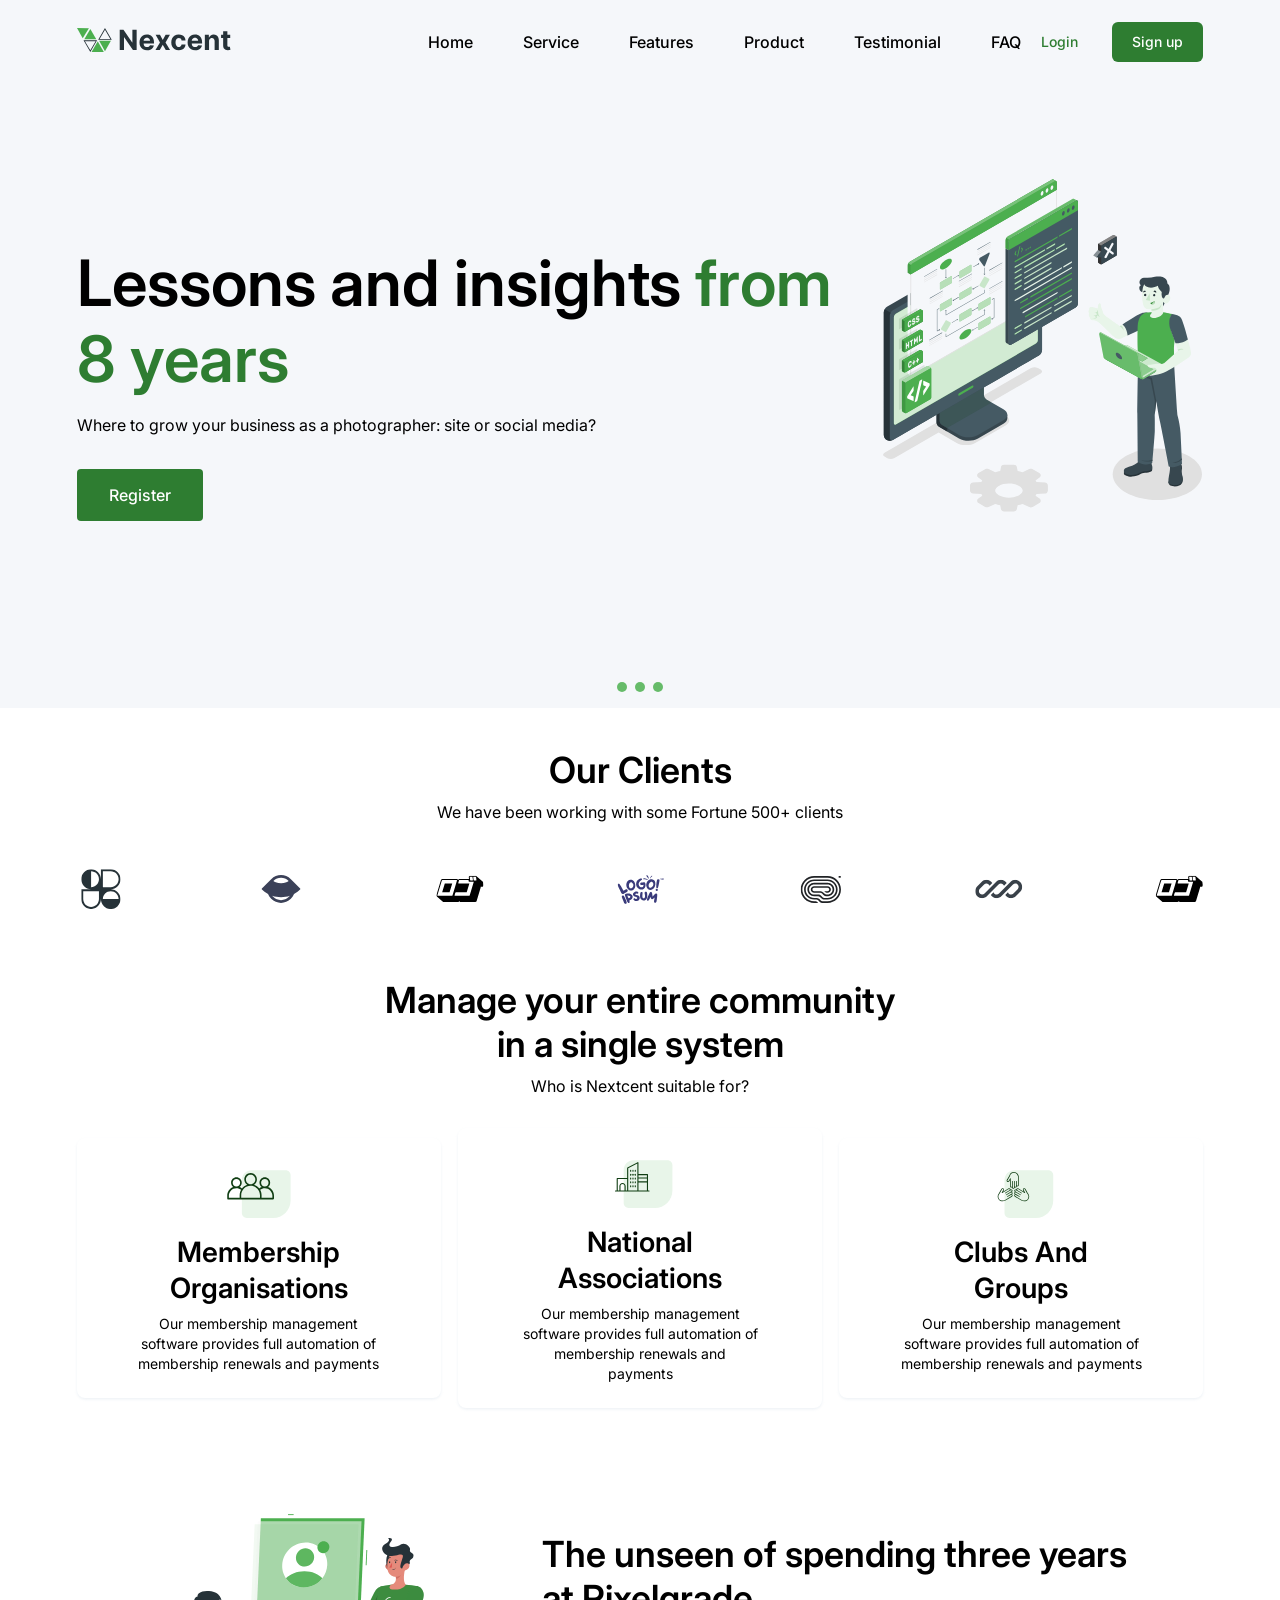
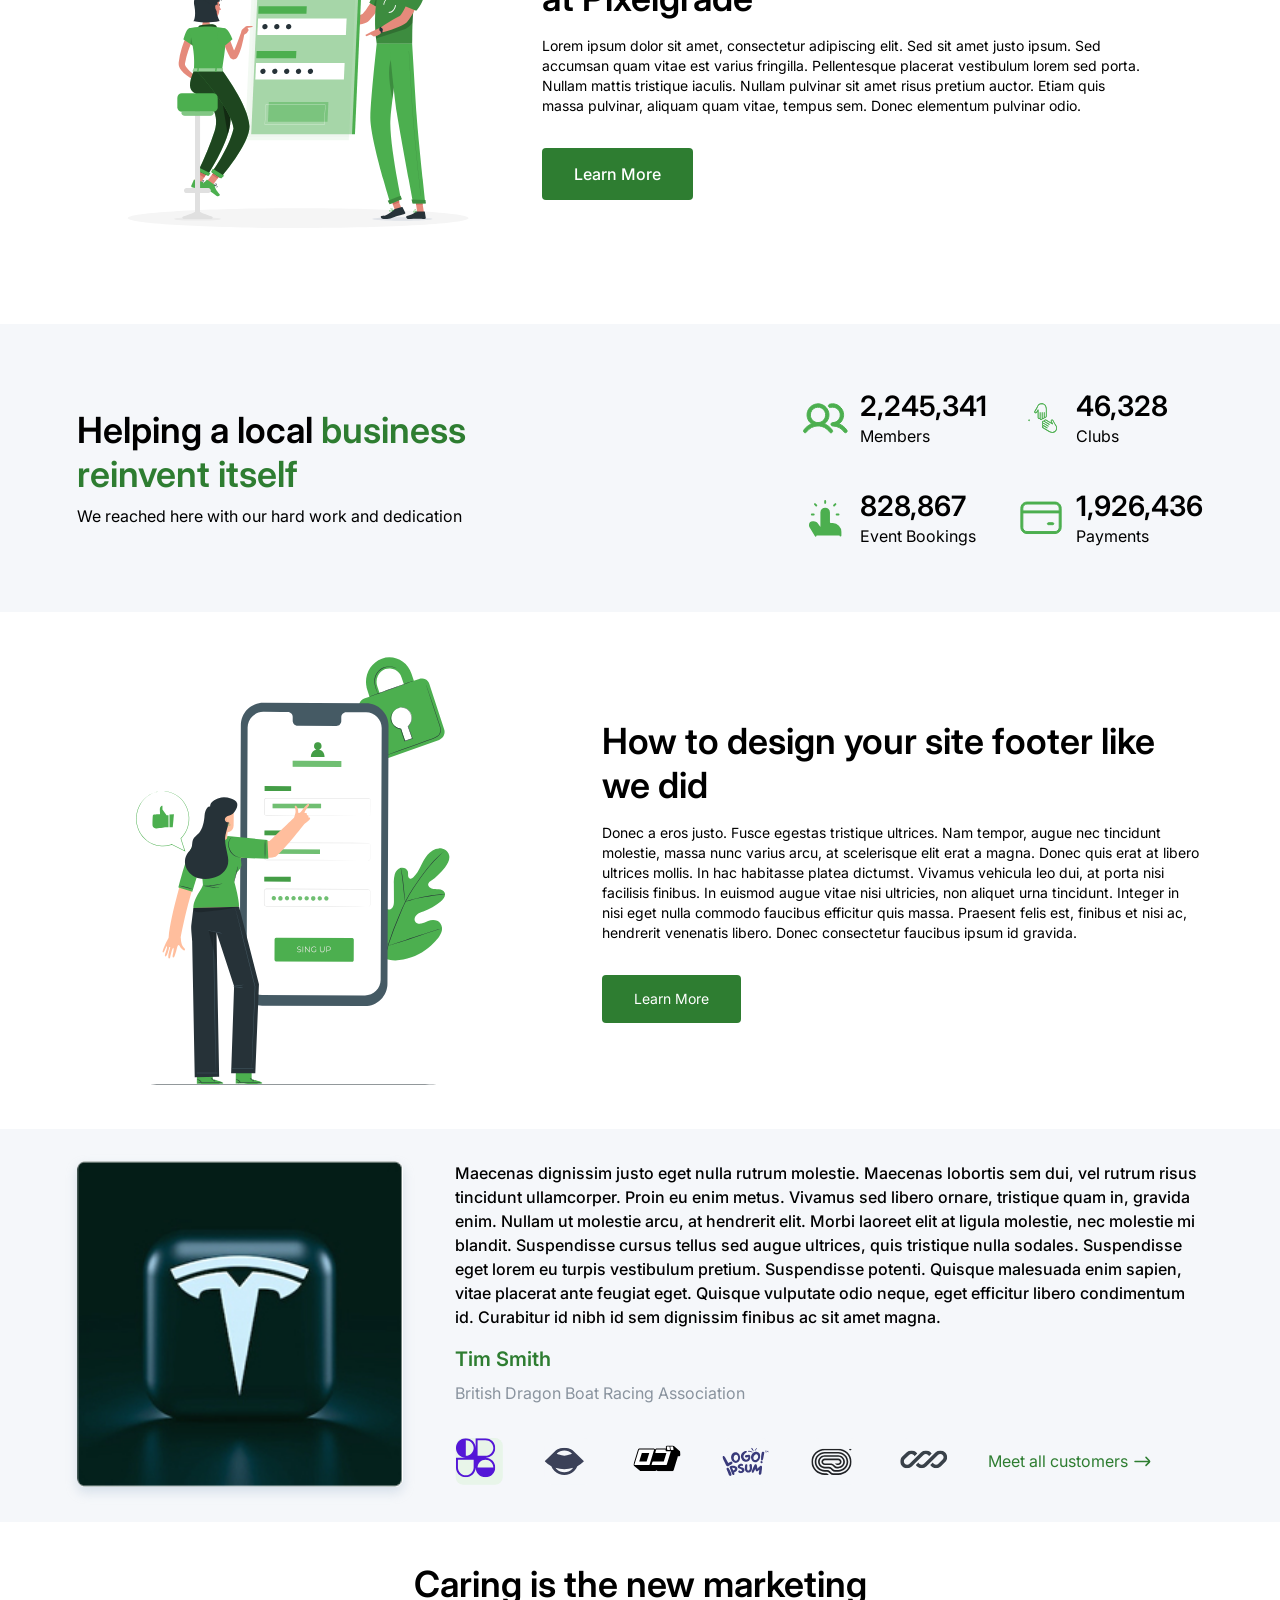
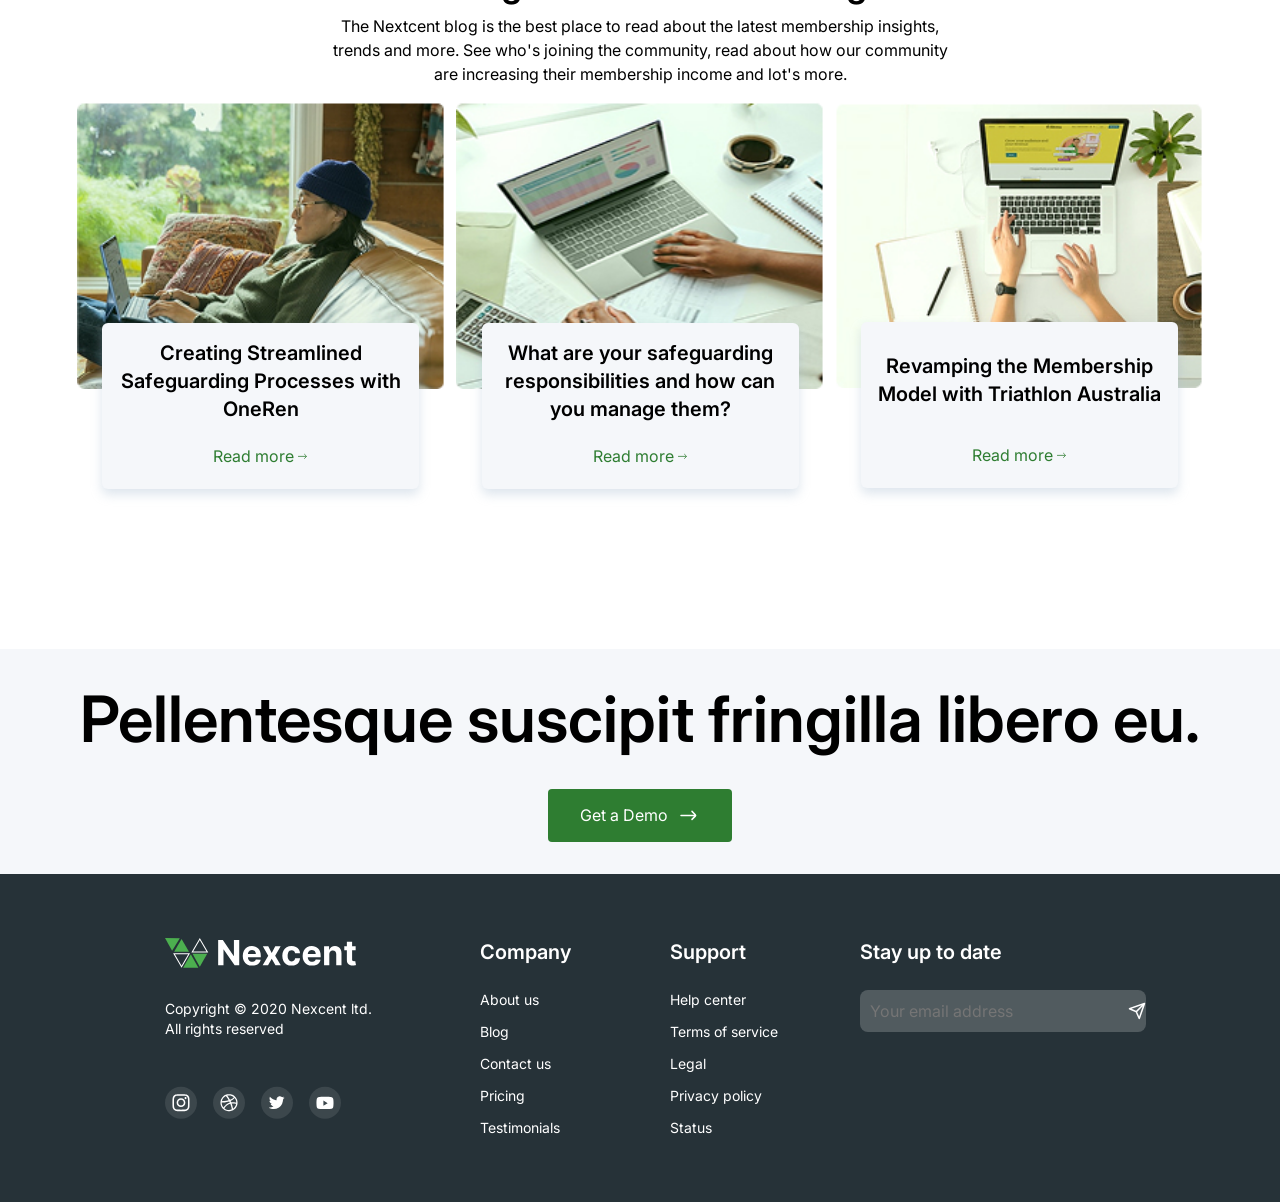
==== commit d0b69918: "test" ====
--- a/index.html
+++ b/index.html
@@ -13,6 +13,7 @@
       rel="stylesheet"
     />
 
+    <script src="./js/menu-nav.js"></script>
     <!-- CSS -->
     <link rel="stylesheet" href="./assets/styles/main.css" />
     <title>Nexcent</title>
@@ -34,32 +35,40 @@
         /></a>
       </div>
 
-      <nav class="header__nav">
-        <ul class="header__nav-list bd-rg-md-2">
-          <li class="header__nav-item">
-            <a href="#home" class="header__nav-link">Home</a>
-          </li>
-          <li class="header__nav-item">
-            <a href="#Service" class="header__nav-link">Service</a>
-          </li>
-          <li class="header__nav-item">
-            <a href="#features" class="header__nav-link">Features</a>
-          </li>
-          <li class="header__nav-item">
-            <a href="#product" class="header__nav-link">Product</a>
-          </li>
-          <li class="header__nav-item">
-            <a href="#testimonial" class="header__nav-link">Testimonial</a>
-          </li>
-          <li class="header__nav-item">
-            <a href="#FAQ" class="header__nav-link">FAQ</a>
-          </li>
-        </ul>
-      </nav>
-
-      <div class="header__login bd-rg-md-3">
-        <a href="#" class="btn btn--login">Login</a>
-        <a href="#" class="btn btn--signup">Sign up</a>
+      <div class="header__nav-menu">
+        <nav class="header__nav">
+          <ul class="header__nav-list bd-rg-md-2">
+            <li class="header__nav-item">
+              <a href="#home" class="header__nav-link">Home</a>
+            </li>
+            <li class="header__nav-item">
+              <a href="#Service" class="header__nav-link">Service</a>
+            </li>
+            <li class="header__nav-item">
+              <a href="#features" class="header__nav-link">Features</a>
+            </li>
+            <li class="header__nav-item">
+              <a href="#product" class="header__nav-link">Product</a>
+            </li>
+            <li class="header__nav-item">
+              <a href="#testimonial" class="header__nav-link">Testimonial</a>
+            </li>
+            <li class="header__nav-item">
+              <a href="#FAQ" class="header__nav-link">FAQ</a>
+            </li>
+          </ul>
+        </nav>
+
+        <div class="header__login bd-rg-md-3">
+          <a href="#" class="btn btn--login">Login</a>
+          <a href="#" class="btn btn--signup">Sign up</a>
+        </div>
+      </div>
+
+      <div class="menu-nav">
+        <span></span>
+        <span></span>
+        <span></span>
       </div>
     </header>
 
@@ -106,37 +115,37 @@
           </div>
           <div class="clients-content__logos">
             <img
-              src="/assets/media/icon/clients_logos/Logo.svg"
+              src="./assets/media/icon/clients_logos/Logo.svg"
               class="clients-content__img"
               alt=""
             />
             <img
-              src="/assets/media/icon/clients_logos/Logo-1.svg"
+              src="./assets/media/icon/clients_logos/Logo-1.svg"
               class="clients-content__img"
               alt=""
             />
             <img
-              src="/assets/media/icon/clients_logos/Logo-2.svg"
+              src="./assets/media/icon/clients_logos/Logo-2.svg"
               class="clients-content__img"
               alt=""
             />
             <img
-              src="/assets/media/icon/clients_logos/Logo-3.svg"
+              src="./assets/media/icon/clients_logos/Logo-3.svg"
               class="clients-content__img"
               alt=""
             />
             <img
-              src="/assets/media/icon/clients_logos/Logo-4.svg"
+              src="./assets/media/icon/clients_logos/Logo-4.svg"
               class="clients-content__img"
               alt=""
             />
             <img
-              src="/assets/media/icon/clients_logos/Logo-5.svg"
+              src="./assets/media/icon/clients_logos/Logo-5.svg"
               class="clients-content__img"
               alt=""
             />
             <img
-              src="/assets/media/icon/clients_logos/Logo-6.svg"
+              src="./assets/media/icon/clients_logos/Logo-6.svg"
               class="clients-content__img"
               alt=""
             />
@@ -217,7 +226,7 @@
       <section class="container unlock">
         <div class="unlock-img">
           <img
-            src="/assets/media/img/mobile-login-rafiki.svg"
+            src="./assets/media/img/mobile-login-rafiki.svg"
             alt="The unseen of spending three years at Pixelgrade"
           />
         </div>
@@ -311,7 +320,7 @@
       <section class="container calender">
         <div class="calender-img">
           <img
-            src="/assets/media/img/pana.svg"
+            src="./assets/media/img/pana.svg"
             alt="The unseen of spending three years at Pixelgrade"
           />
         </div>
@@ -340,7 +349,7 @@
       <section class="container customers">
         <div class="container customers-container">
           <div class="customer-image">
-            <img src="/assets/media/img/customers.jpg" alt="customers" />
+            <img src="./assets/media/img/customers.jpg" alt="customers" />
           </div>
 
           <div class="frame-content">
@@ -367,12 +376,12 @@
             </div>
             <div class="customer-logos">
               <div class="logos-grid">
-                <img src="/assets/media/icon/customers/Logo.svg" alt="" />
-                <img src="/assets/media/icon/customers/Logo-1.svg" alt="" />
-                <img src="/assets/media/icon/customers/Logo-2.svg" alt="" />
-                <img src="/assets/media/icon/customers/Logo-3.svg" alt="" />
-                <img src="/assets/media/icon/customers/Logo-4.svg" alt="" />
-                <img src="/assets/media/icon/customers/Logo-5.svg" alt="" />
+                <img src="./assets/media/icon/customers/Logo.svg" alt="" />
+                <img src="./assets/media/icon/customers/Logo-1.svg" alt="" />
+                <img src="./assets/media/icon/customers/Logo-2.svg" alt="" />
+                <img src="./assets/media/icon/customers/Logo-3.svg" alt="" />
+                <img src="./assets/media/icon/customers/Logo-4.svg" alt="" />
+                <img src="./assets/media/icon/customers/Logo-5.svg" alt="" />
               </div>
               <a href="#" class="btn btn--tertiary h4"
                 >Meet all customers
@@ -414,7 +423,7 @@
           <!-- Frame 1 -->
           <div class="community-updates__frame">
             <img
-              src="/assets/media/img/community-updates/image_1.jpg"
+              src="./assets/media/img/community-updates/image_1.jpg"
               alt=""
               class="community-updates__frame-img"
             />
@@ -449,7 +458,7 @@
           <!-- Frame 2 -->
           <div class="community-updates__frame">
             <img
-              src="/assets/media/img/community-updates/image_2.jpg"
+              src="./assets/media/img/community-updates/image_2.jpg"
               alt=""
               class="community-updates__frame-img"
             />
@@ -487,7 +496,7 @@
           <!-- Frame 3 -->
           <div class="community-updates__frame">
             <img
-              src="/assets/media/img/community-updates/image_3.jpg"
+              src="./assets/media/img/community-updates/image_3.jpg"
               alt=""
               class="community-updates__frame-img"
             />
@@ -571,7 +580,7 @@
                 <a href=""
                   ><img
                     class="social-link__item-img"
-                    src="/assets/media/icon/social-icons/Social Icons.svg"
+                    src="./assets/media/icon/social-icons/Social Icons.svg"
                     alt=""
                 /></a>
               </li>
@@ -579,7 +588,7 @@
                 <a href=""
                   ><img
                     class="social-link__item-img"
-                    src="/assets/media/icon/social-icons/Social Icons-1.svg"
+                    src="./assets/media/icon/social-icons/Social Icons-1.svg"
                     alt=""
                 /></a>
               </li>
@@ -587,7 +596,7 @@
                 <a href=""
                   ><img
                     class="social-link__item-img"
-                    src="/assets/media/icon/social-icons/Social Icons-2.svg"
+                    src="./assets/media/icon/social-icons/Social Icons-2.svg"
                     alt=""
                 /></a>
               </li>
@@ -595,7 +604,7 @@
                 <a href=""
                   ><img
                     class="social-link__item-img"
-                    src="/assets/media/icon/social-icons/Social Icons-3.svg"
+                    src="./assets/media/icon/social-icons/Social Icons-3.svg"
                     alt=""
                 /></a>
               </li>
--- a/assets/styles/main.css
+++ b/assets/styles/main.css
@@ -6,7 +6,7 @@
 @import url('./modules/colors.css');
 @import url('./modules/buttons.css');
 @import url('./modules/input.css');
-
+@import url('./modules/media-view.css');
 /* Headre */
 @import url('./sections/header.css');
 
@@ -41,7 +41,9 @@
 
     --body-layout-max-width: 1440px;
     /* --body--inline-padding: 144px; */
-    --body--inline-padding: 144px;
+    --body--inline-padding-desk: 144px;
+    --body--inline-padding-lapt: 100px;
+    --body--inline-padding-mob: 40px;
     
 
 
@@ -53,6 +55,13 @@
     img {
       width: 100%;
       height: auto;
+
+      /* @media screen and (max-width: 1240px) {
+          width: 90%;
+      }
+      @media screen and (max-width: 786px) {
+        width: 80%;
+      } */
     }
 
     html {
@@ -63,11 +72,9 @@
 
     body  {
       
-      max-width: var(--body-layout-max-width);
-
       background-color: var(--color-bg);  
+      margin-inline: auto;
       animation: fadeIn 1.3s;
-
     }
     
     main {
@@ -75,20 +82,12 @@
       flex-direction: column;
       gap: 40px;
     }
-
+    
+    
     .container {
-      
-
-      /* display: flex; */
       /* max-width: var(--body-layout-max-width); */
-      /* padding-inline: var(--body--inline-padding); */
-      /* margin: 0 0; */
-
-      padding: 0 var(--body--inline-padding);
-
-      @media screen and (max-width: 993px) {
-          padding: 0 20px;
-        }
+      padding-inline: clamp(var(--body--inline-padding-mob), 6vw, var(--body--inline-padding-desk));
+      /* margin-inline: auto; */
     }
 
 
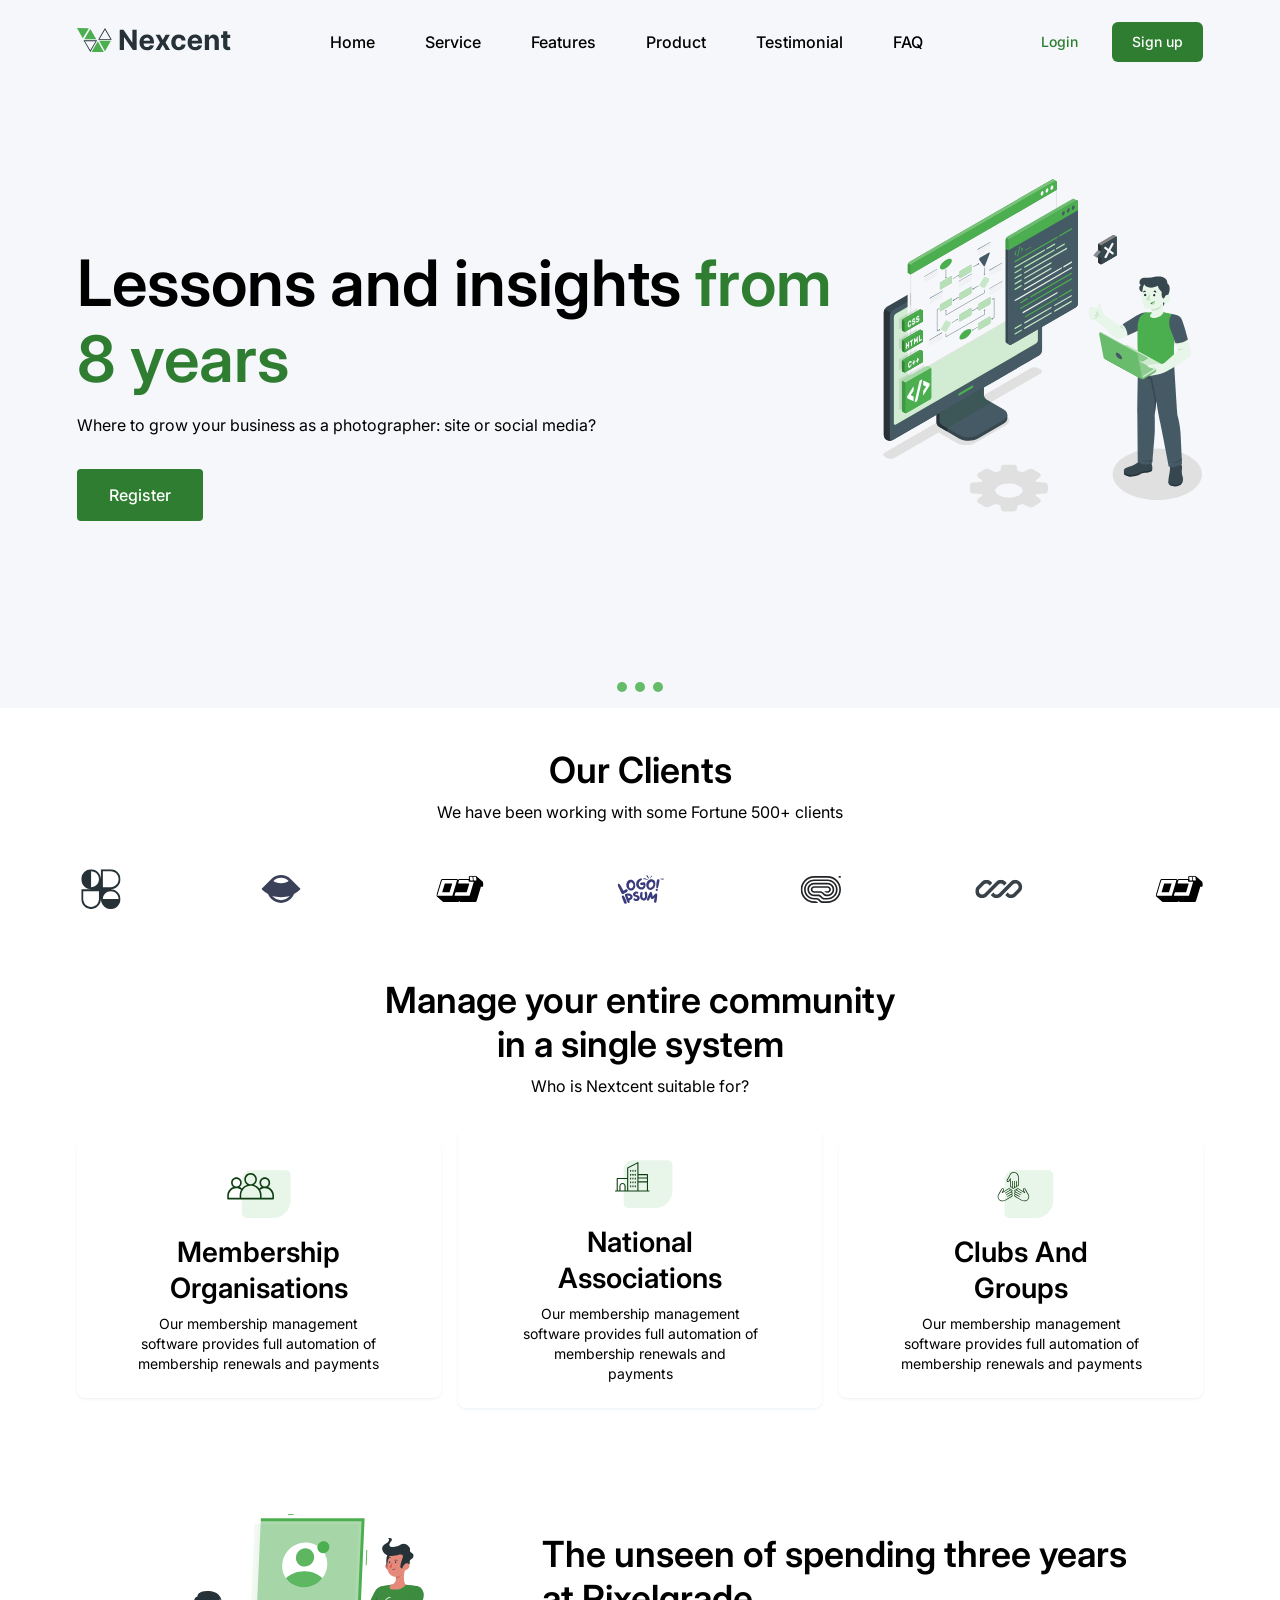
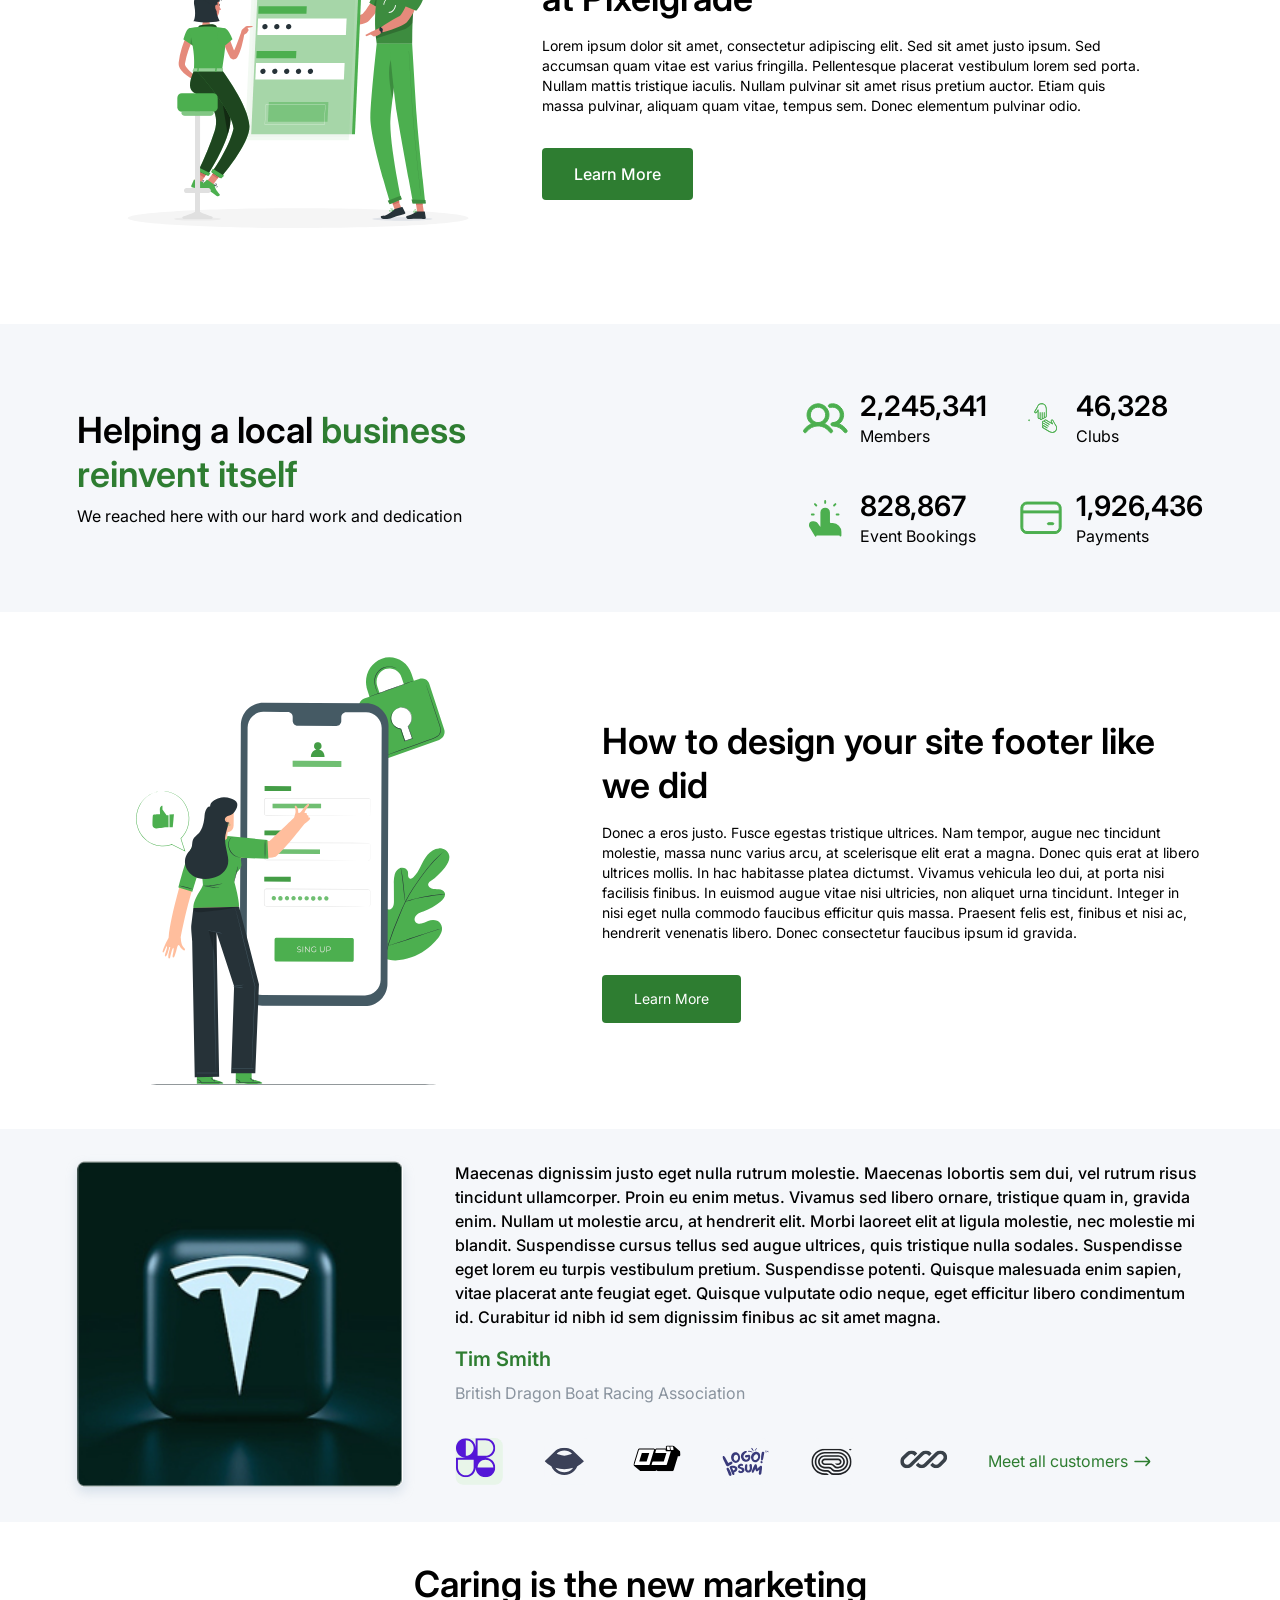
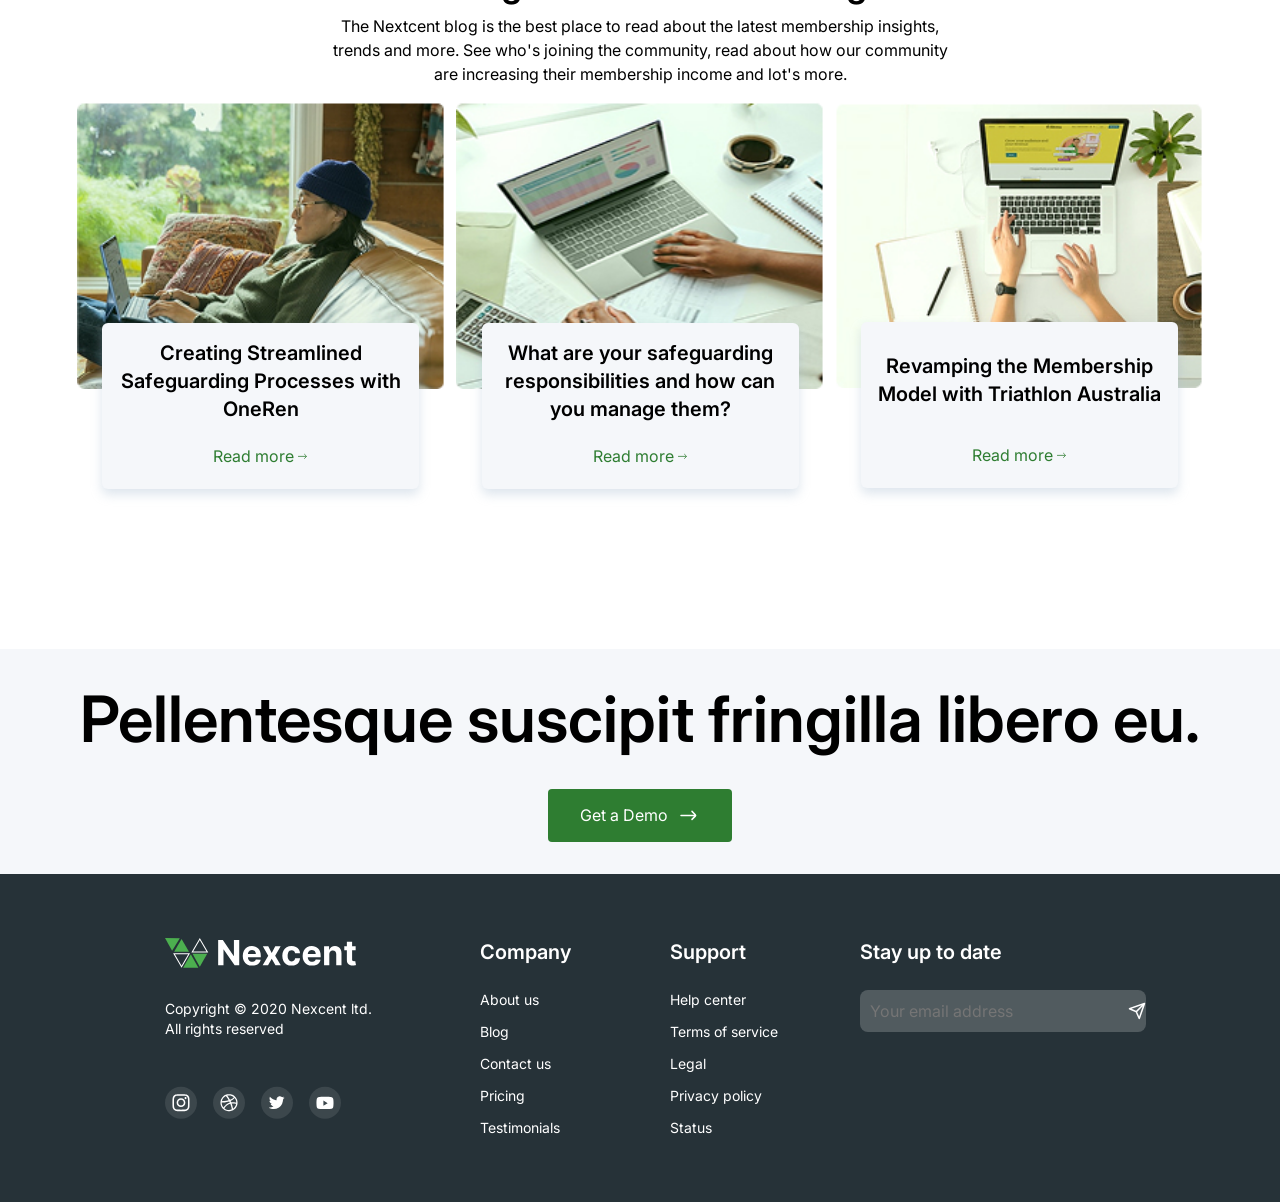
==== commit f73c20c7: "fixes" ====
--- a/index.html
+++ b/index.html
@@ -13,7 +13,6 @@
       rel="stylesheet"
     />
 
-    <script src="./js/menu-nav.js"></script>
     <!-- CSS -->
     <link rel="stylesheet" href="./assets/styles/main.css" />
     <title>Nexcent</title>
@@ -35,41 +34,46 @@
         /></a>
       </div>
 
-      <div class="header__nav-menu">
-        <nav class="header__nav">
-          <ul class="header__nav-list bd-rg-md-2">
-            <li class="header__nav-item">
-              <a href="#home" class="header__nav-link">Home</a>
-            </li>
-            <li class="header__nav-item">
-              <a href="#Service" class="header__nav-link">Service</a>
-            </li>
-            <li class="header__nav-item">
-              <a href="#features" class="header__nav-link">Features</a>
-            </li>
-            <li class="header__nav-item">
-              <a href="#product" class="header__nav-link">Product</a>
-            </li>
-            <li class="header__nav-item">
-              <a href="#testimonial" class="header__nav-link">Testimonial</a>
-            </li>
-            <li class="header__nav-item">
-              <a href="#FAQ" class="header__nav-link">FAQ</a>
-            </li>
-          </ul>
-        </nav>
-
-        <div class="header__login bd-rg-md-3">
-          <a href="#" class="btn btn--login">Login</a>
-          <a href="#" class="btn btn--signup">Sign up</a>
-        </div>
+      <nav class="header__nav">
+        <ul class="header__nav-list bd-rg-md-2">
+          <li class="header__nav-item">
+            <a href="#home" class="header__nav-link">Home</a>
+          </li>
+          <li class="header__nav-item">
+            <a href="#Service" class="header__nav-link">Service</a>
+          </li>
+          <li class="header__nav-item">
+            <a href="#features" class="header__nav-link">Features</a>
+          </li>
+          <li class="header__nav-item">
+            <a href="#product" class="header__nav-link">Product</a>
+          </li>
+          <li class="header__nav-item">
+            <a href="#testimonial" class="header__nav-link">Testimonial</a>
+          </li>
+          <li class="header__nav-item">
+            <a href="#FAQ" class="header__nav-link">FAQ</a>
+          </li>
+        </ul>
+      </nav>
+
+      <div class="header__login bd-rg-md-3">
+        <a href="#" class="btn btn--login">Login</a>
+        <a href="#" class="btn btn--signup">Sign up</a>
       </div>
 
-      <div class="menu-nav">
+      <!-- <div class="close-nav">
         <span></span>
         <span></span>
-        <span></span>
-      </div>
+      </div> -->
+
+      <button class="nav-btn">
+        <div class="burger-menu">
+          <span></span>
+          <span></span>
+          <span></span>
+        </div>
+      </button>
     </header>
 
     <main>
@@ -654,5 +658,7 @@
         </div>
       </div>
     </footer>
+
+    <script src="./js/menu-nav.js"></script>
   </body>
 </html>
--- a/assets/styles/main.css
+++ b/assets/styles/main.css
@@ -87,7 +87,6 @@
     .container {
       /* max-width: var(--body-layout-max-width); */
       padding-inline: clamp(var(--body--inline-padding-mob), 6vw, var(--body--inline-padding-desk));
-      /* margin-inline: auto; */
     }
 
 
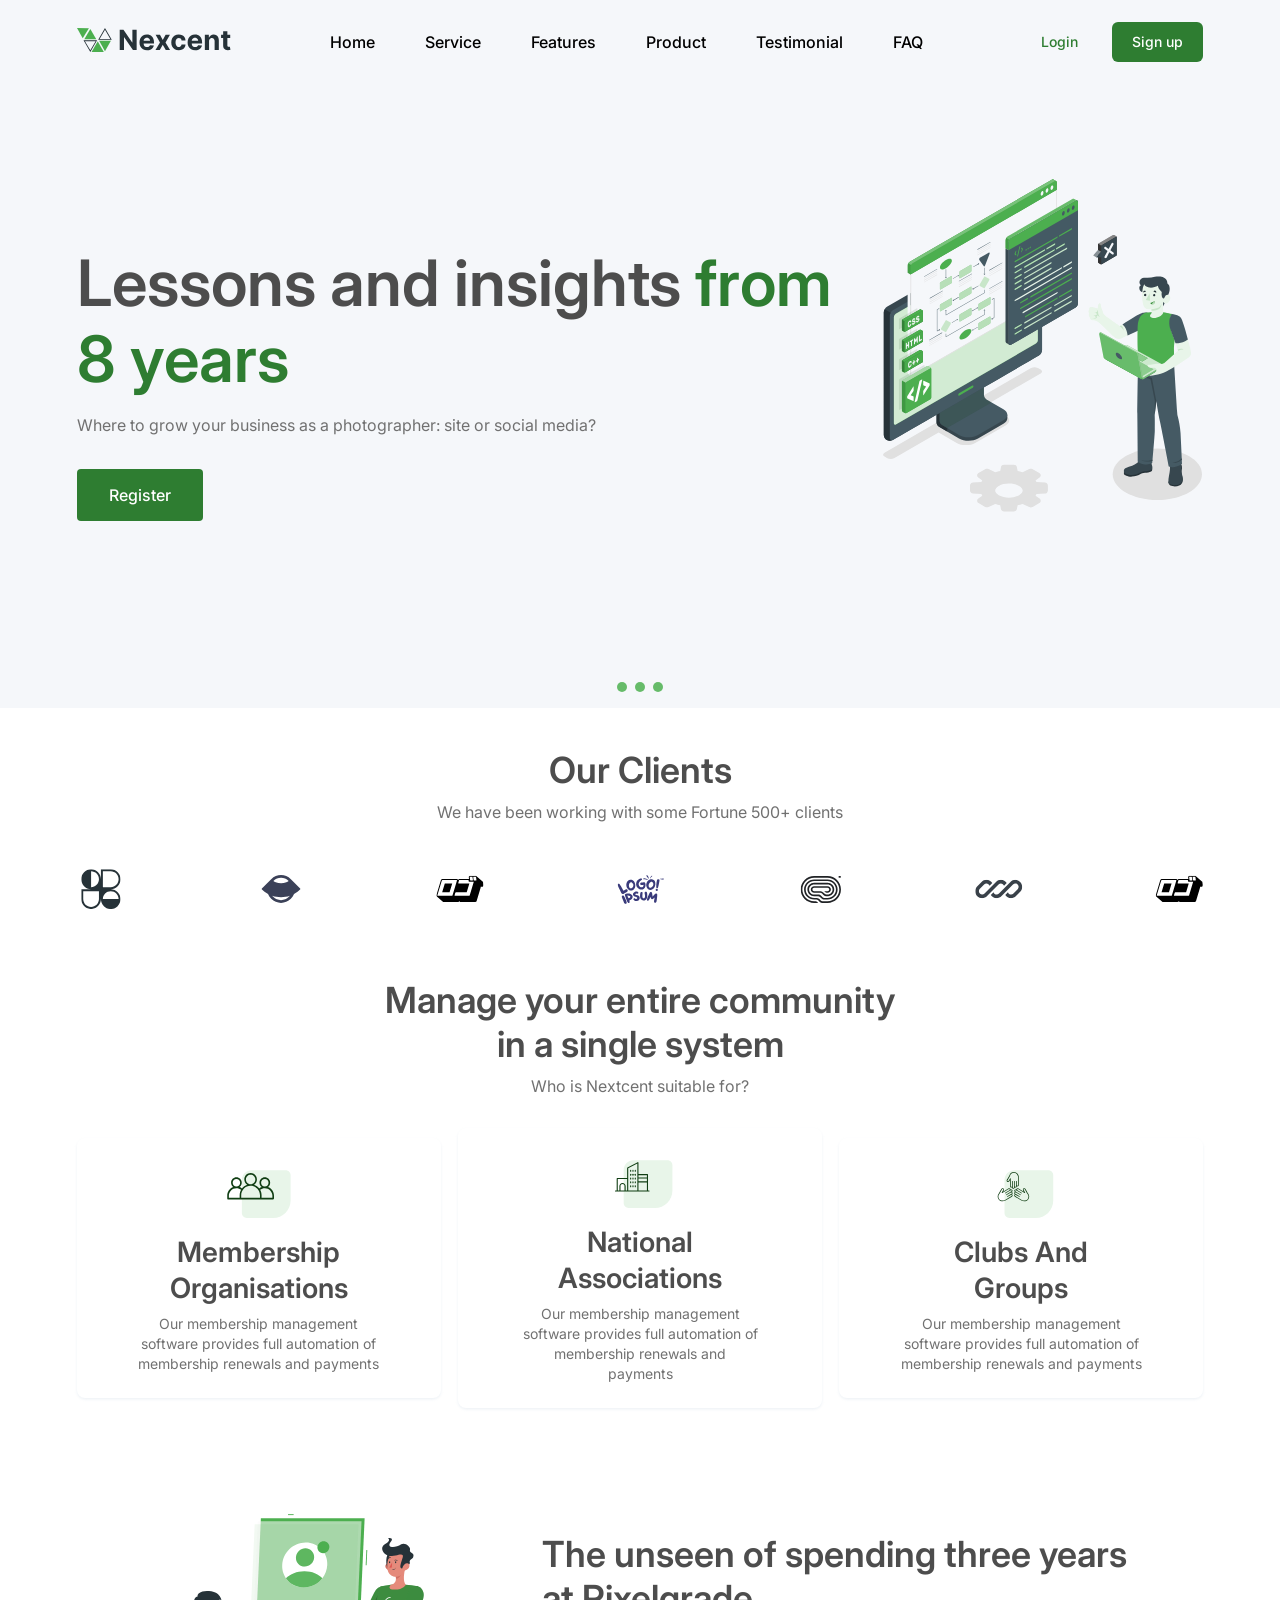
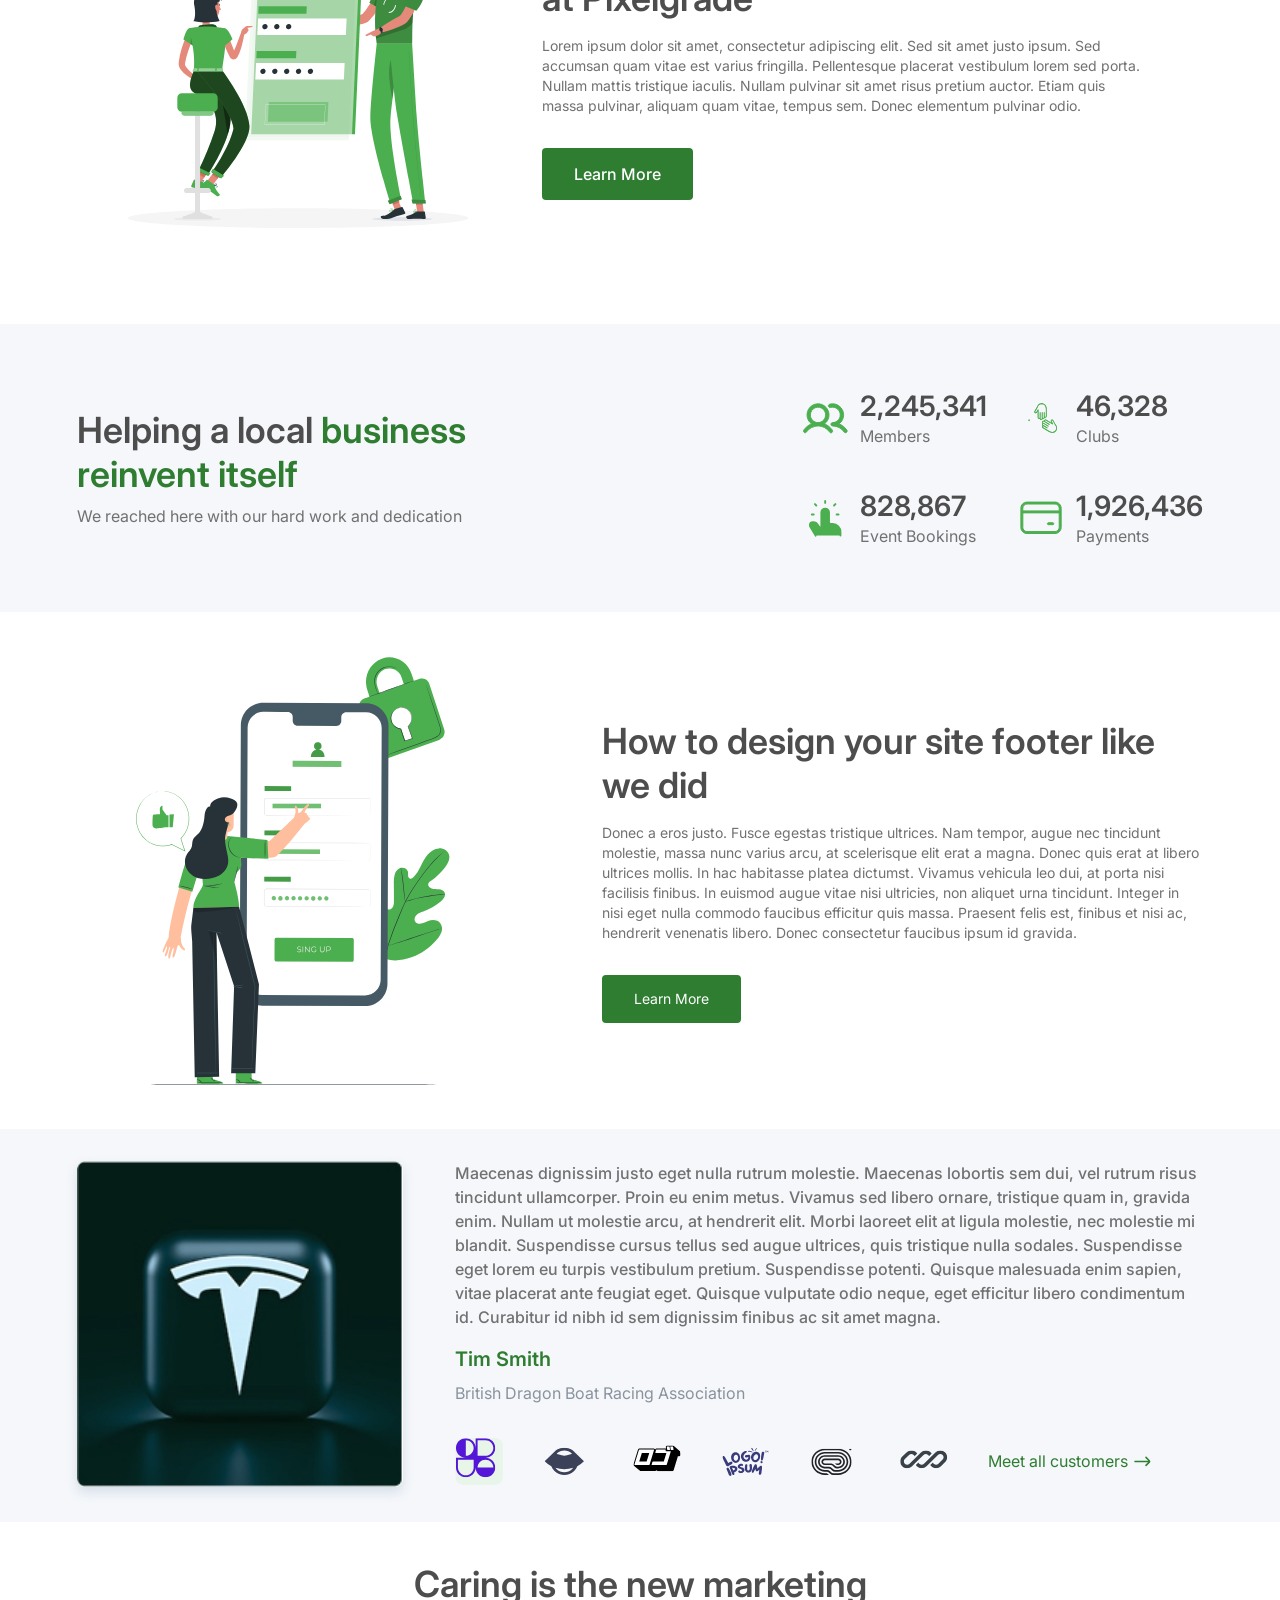
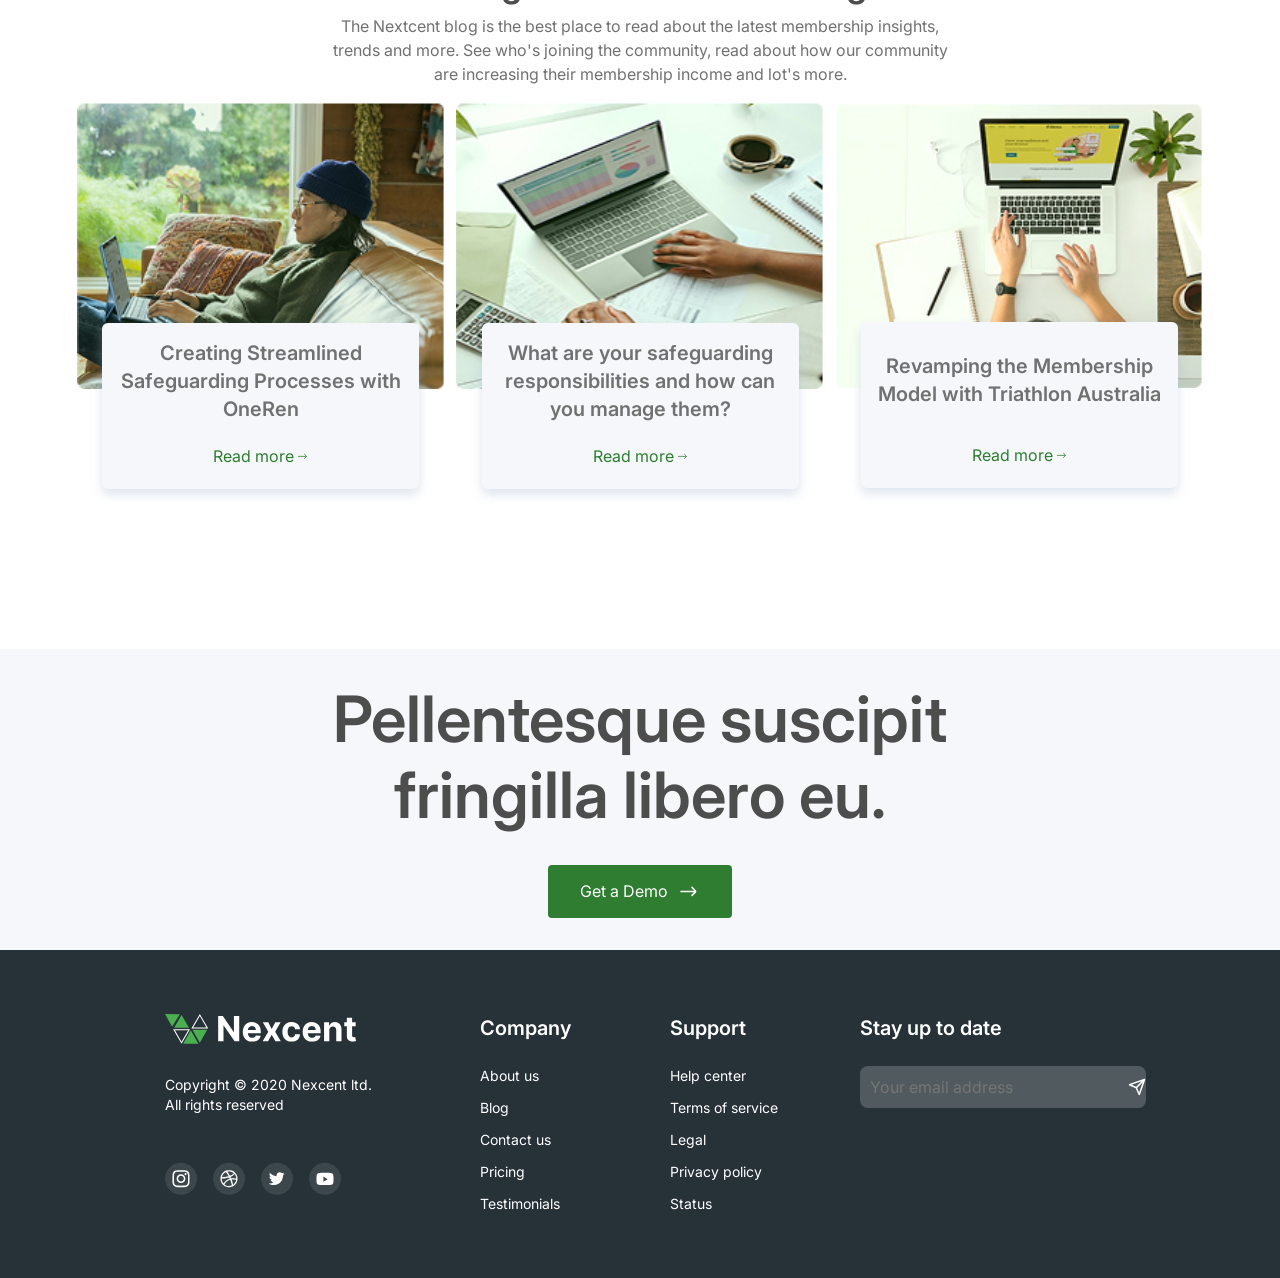
==== commit 68b35808: "make some text grey, add  document.body.style.overflow = isActive ? 'hidden' : ''" ====
--- a/index.html
+++ b/index.html
@@ -86,7 +86,7 @@
                 Lessons and insights
                 <span class="primary-color">from 8 years</span>
               </h1>
-              <p class="bd-rg-2">
+              <p class="bd-rg-2 font-grey">
                 Where to grow your business as a photographer: site or social
                 media?
               </p>
@@ -113,7 +113,7 @@
         <div class="clients-content">
           <div class="clients-content__text">
             <h2>Our Clients</h2>
-            <p class="bd-rg-2">
+            <p class="bd-rg-2 font-grey">
               We have been working with some Fortune 500+ clients
             </p>
           </div>
@@ -162,7 +162,7 @@
         <div class="community__text">
           <div class="community__text-header">
             <h2 class="h2">Manage your entire community in a single system</h2>
-            <p class="bd-rg-2">Who is Nextcent suitable for?</p>
+            <p class="bd-rg-2 font-grey">Who is Nextcent suitable for?</p>
           </div>
         </div>
 
@@ -180,7 +180,7 @@
               <h3 class="member__header">Membership Organisations</h3>
             </div>
             <div class="member__description">
-              <p class="bd-rg-3">
+              <p class="bd-rg-3 font-grey">
                 Our membership management software provides full automation of
                 membership renewals and payments
               </p>
@@ -198,7 +198,7 @@
               <h3 class="member__header">National Associations</h3>
             </div>
             <div class="member__description center">
-              <p class="bd-rg-3">
+              <p class="bd-rg-3 font-grey">
                 Our membership management software provides full automation of
                 membership renewals and payments
               </p>
@@ -216,7 +216,7 @@
               <h3 class="member__header">Clubs And Groups</h3>
             </div>
             <div class="member__description">
-              <p class="bd-rg-3">
+              <p class="bd-rg-3 font-grey">
                 Our membership management software provides full automation of
                 membership renewals and payments
               </p>
@@ -238,7 +238,7 @@
         <div class="unlock__frame">
           <div class="unlock__frame-text">
             <h2>The unseen of spending three years at Pixelgrade</h2>
-            <p class="bd-rg-3">
+            <p class="bd-rg-3 font-grey">
               Lorem ipsum dolor sit amet, consectetur adipiscing elit. Sed sit
               amet justo ipsum. Sed accumsan quam vitae est varius fringilla.
               Pellentesque placerat vestibulum lorem sed porta. Nullam mattis
@@ -262,7 +262,7 @@
               </h2>
             </div>
 
-            <p class="bd-rg-2">
+            <p class="bd-rg-2 font-grey">
               We reached here with our hard work and dedication
             </p>
           </div>
@@ -277,7 +277,7 @@
               />
               <div>
                 <h3>2,245,341</h3>
-                <p class="bd-rg-2">Members</p>
+                <p class="bd-rg-2 font-grey">Members</p>
               </div>
             </div>
 
@@ -289,7 +289,7 @@
               />
               <div>
                 <h3>46,328</h3>
-                <p class="bd-rg-2">Clubs</p>
+                <p class="bd-rg-2 font-grey">Clubs</p>
               </div>
             </div>
 
@@ -301,7 +301,7 @@
               />
               <div>
                 <h3>828,867</h3>
-                <p class="bd-rg-2">Event Bookings</p>
+                <p class="bd-rg-2 font-grey">Event Bookings</p>
               </div>
             </div>
 
@@ -313,7 +313,7 @@
               />
               <div>
                 <h3>1,926,436</h3>
-                <p class="bd-rg-2">Payments</p>
+                <p class="bd-rg-2 font-grey">Payments</p>
               </div>
             </div>
           </div>
@@ -332,7 +332,7 @@
         <div class="calender__frame">
           <div class="calender__frame-text">
             <h2>How to design your site footer like we did</h2>
-            <p class="bd-rg-3">
+            <p class="bd-rg-3 font-grey">
               Donec a eros justo. Fusce egestas tristique ultrices. Nam tempor,
               augue nec tincidunt molestie, massa nunc varius arcu, at
               scelerisque elit erat a magna. Donec quis erat at libero ultrices
@@ -358,7 +358,7 @@
 
           <div class="frame-content">
             <div class="customers-content">
-              <p class="bd-rg-md-2">
+              <p class="bd-rg-md-2 font-grey">
                 Maecenas dignissim justo eget nulla rutrum molestie. Maecenas
                 lobortis sem dui, vel rutrum risus tincidunt ullamcorper. Proin
                 eu enim metus. Vivamus sed libero ornare, tristique quam in,
@@ -414,7 +414,7 @@
         <!-- Text -->
         <div class="community-updates__text">
           <h2>Caring is the new marketing</h2>
-          <p class="bd-rg-2">
+          <p class="bd-rg-2 font-grey">
             The Nextcent blog is the best place to read about the latest
             membership insights, trends and more. See who's joining the
             community, read about how our community are increasing their
@@ -435,7 +435,9 @@
             <!-- Contenet -->
             <div class="community-updates__frame-content">
               <div class="community-updates__frame-content__text">
-                <h4>Creating Streamlined Safeguarding Processes with OneRen</h4>
+                <h4 class="font-grey">
+                  Creating Streamlined Safeguarding Processes with OneRen
+                </h4>
               </div>
 
               <a href="" class="btn btn--tertiary h4">
@@ -470,7 +472,7 @@
             <!-- Contenet -->
             <div class="community-updates__frame-content">
               <div class="community-updates__frame-content__text">
-                <h4>
+                <h4 class="font-grey">
                   What are your safeguarding responsibilities and how can you
                   manage them?
                 </h4>
@@ -508,7 +510,9 @@
             <!-- Contenet -->
             <div class="community-updates__frame-content">
               <div class="community-updates__frame-content__text">
-                <h4>Revamping the Membership Model with Triathlon Australia</h4>
+                <h4 class="font-grey">
+                  Revamping the Membership Model with Triathlon Australia
+                </h4>
               </div>
               <a href="" class="btn btn--tertiary h4">
                 Read more
@@ -537,7 +541,9 @@
     <!-- Footer -->
     <footer class="footer">
       <div class="footer__frame">
-        <h1>Pellentesque suscipit fringilla libero eu.</h1>
+        <div class="footer__frame-text">
+          <h1>Pellentesque suscipit fringilla libero eu.</h1>
+        </div>
         <a href="" class="btn btn--demo"
           >Get a Demo
           <svg
--- a/assets/styles/main.css
+++ b/assets/styles/main.css
@@ -39,7 +39,7 @@
   :root {
     /* Layaut */
 
-    --body-layout-max-width: 1440px;
+    /* --body-layout-max-width: 1440px; */
     /* --body--inline-padding: 144px; */
     --body--inline-padding-desk: 144px;
     --body--inline-padding-lapt: 100px;
